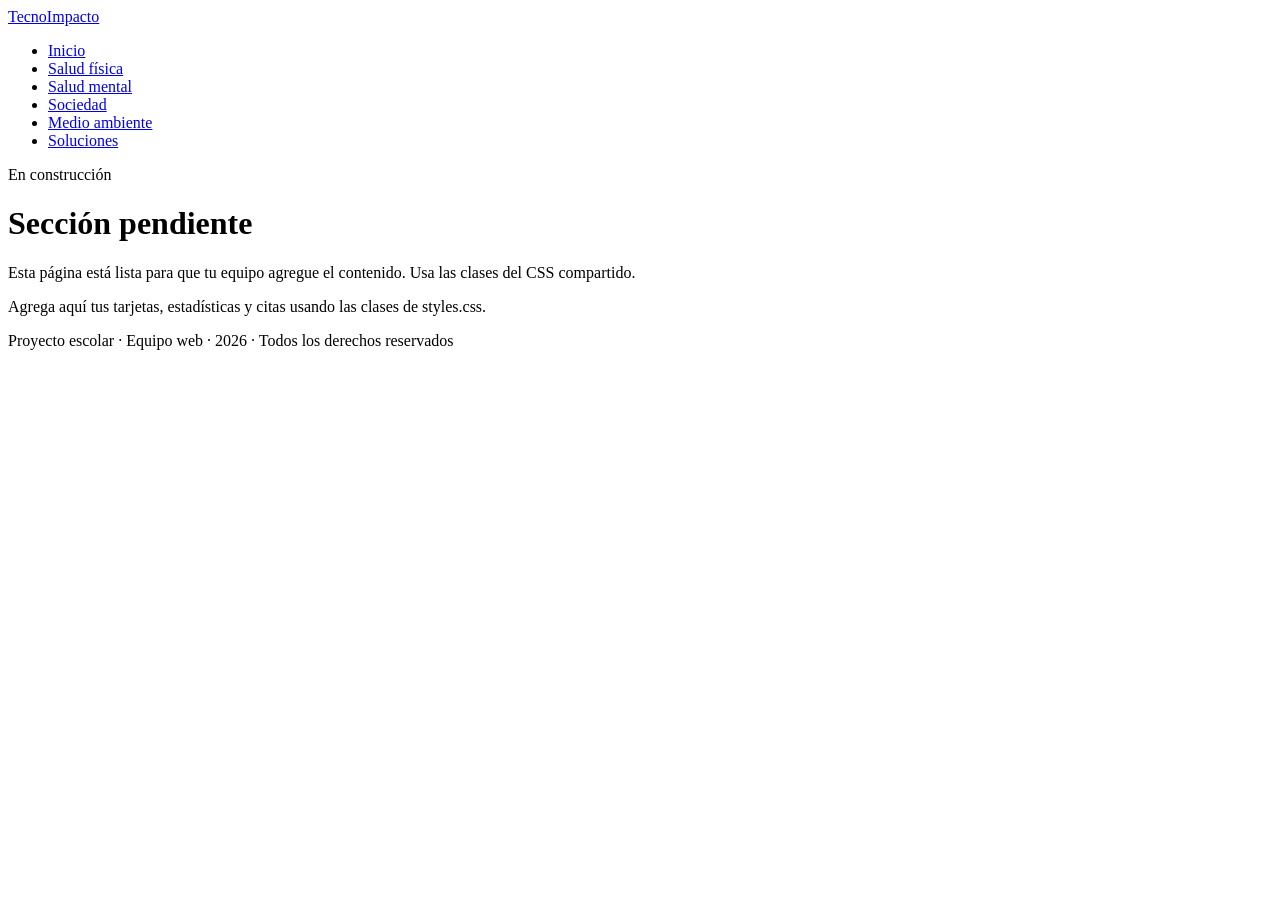
==== ambiente.html @ 18e72b68 "Add files via upload" ====
<!DOCTYPE html>
<html lang="es">
<head>
  <meta charset="UTF-8" />
  <meta name="viewport" content="width=device-width, initial-scale=1.0" />
  <link rel="stylesheet" href="css/styles.css" />
</head>
<body>
  <nav class="nav-principal">
    <div class="nav-interior">
      <a href="index.html" class="nav-logo">TecnoImpacto</a>
      <ul class="nav-enlaces">
        <li><a href="index.html">Inicio</a></li>
        <li><a href="salud-fisica.html">Salud física</a></li>
        <li><a href="salud-mental.html">Salud mental</a></li>
        <li><a href="sociedad.html">Sociedad</a></li>
        <li><a href="ambiente.html">Medio ambiente</a></li>
        <li><a href="soluciones.html">Soluciones</a></li>
      </ul>
    </div>
  </nav>
  <header class="hero">
    <span class="hero-etiqueta">En construcción</span>
    <h1>Sección pendiente</h1>
    <p>Esta página está lista para que tu equipo agregue el contenido. Usa las clases del CSS compartido.</p>
  </header>
  <main class="contenedor">
    <section class="seccion">
      <p class="seccion-descripcion">Agrega aquí tus tarjetas, estadísticas y citas usando las clases de styles.css.</p>
    </section>
  </main>
  <footer class="footer">
    <p>Proyecto escolar · Equipo web · 2026 · Todos los derechos reservados</p>
  </footer>
  <script src="js/main.js"></script>
</body>
</html>
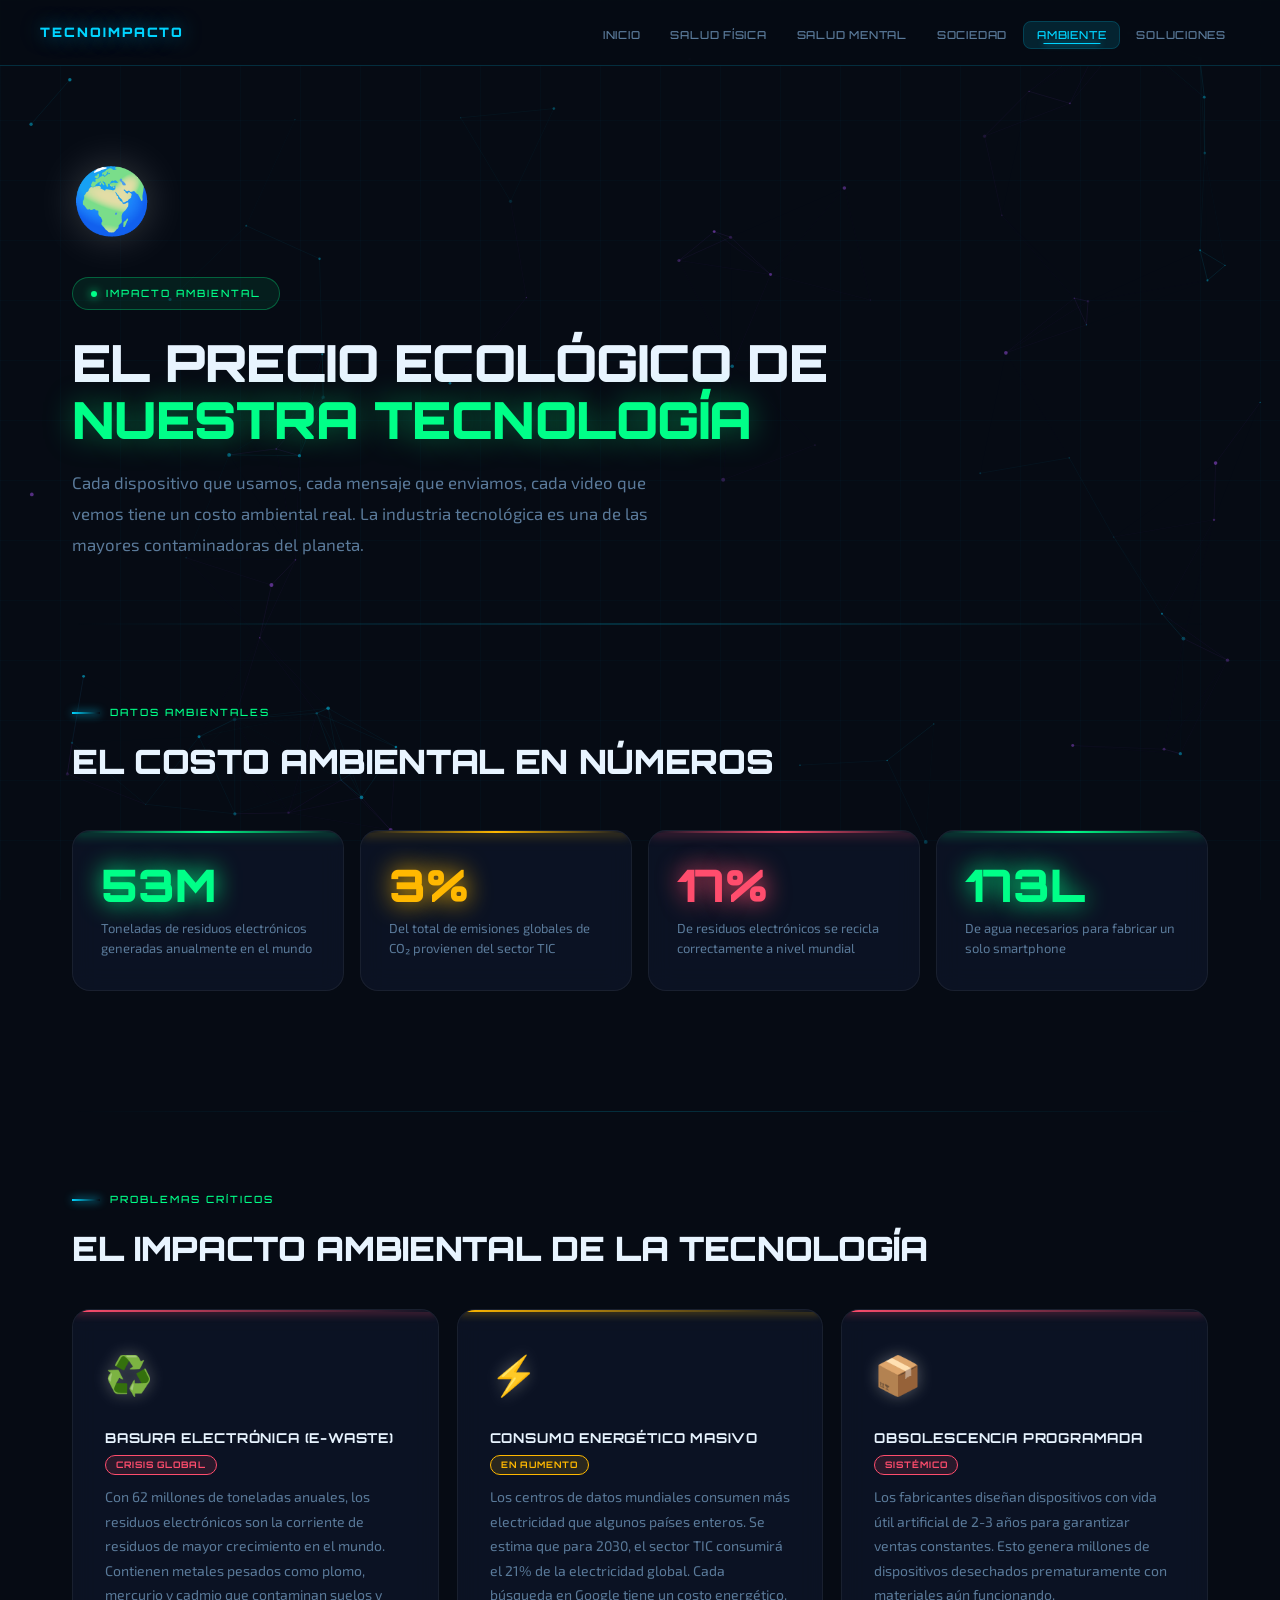
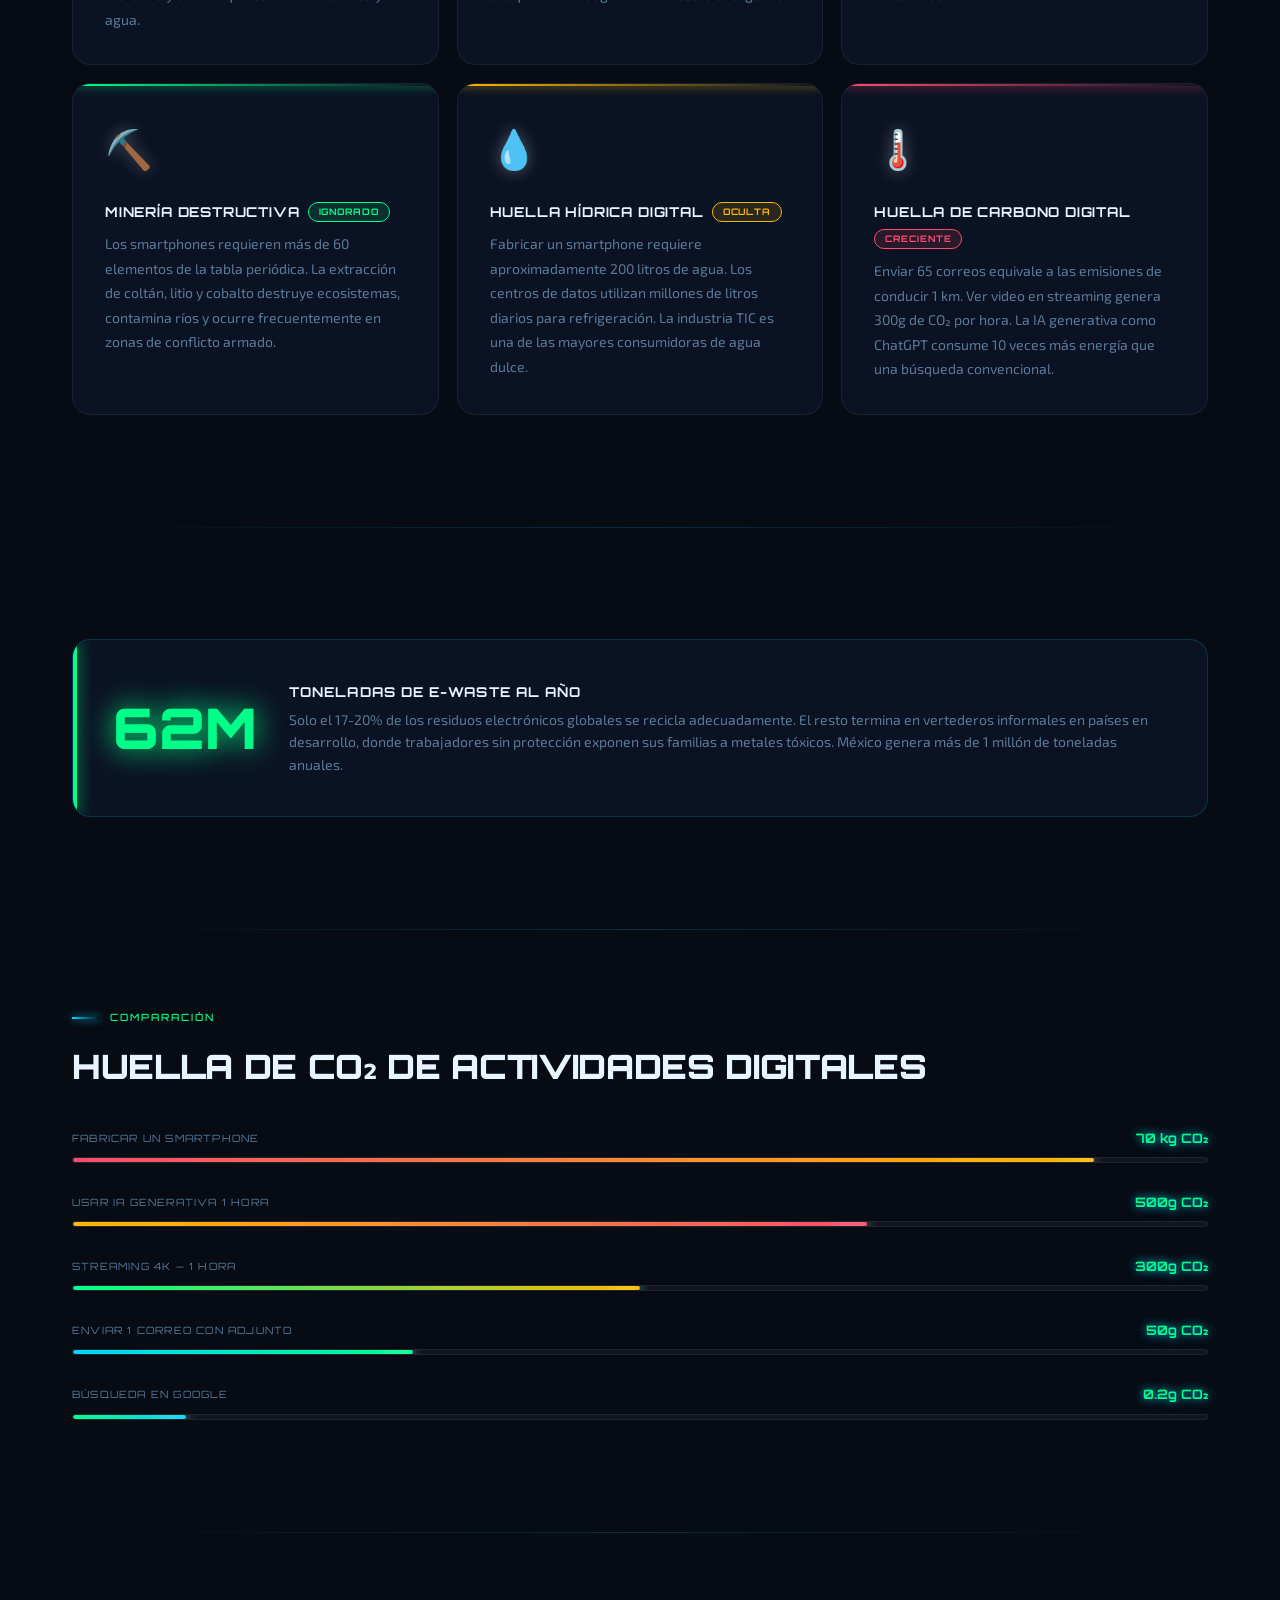
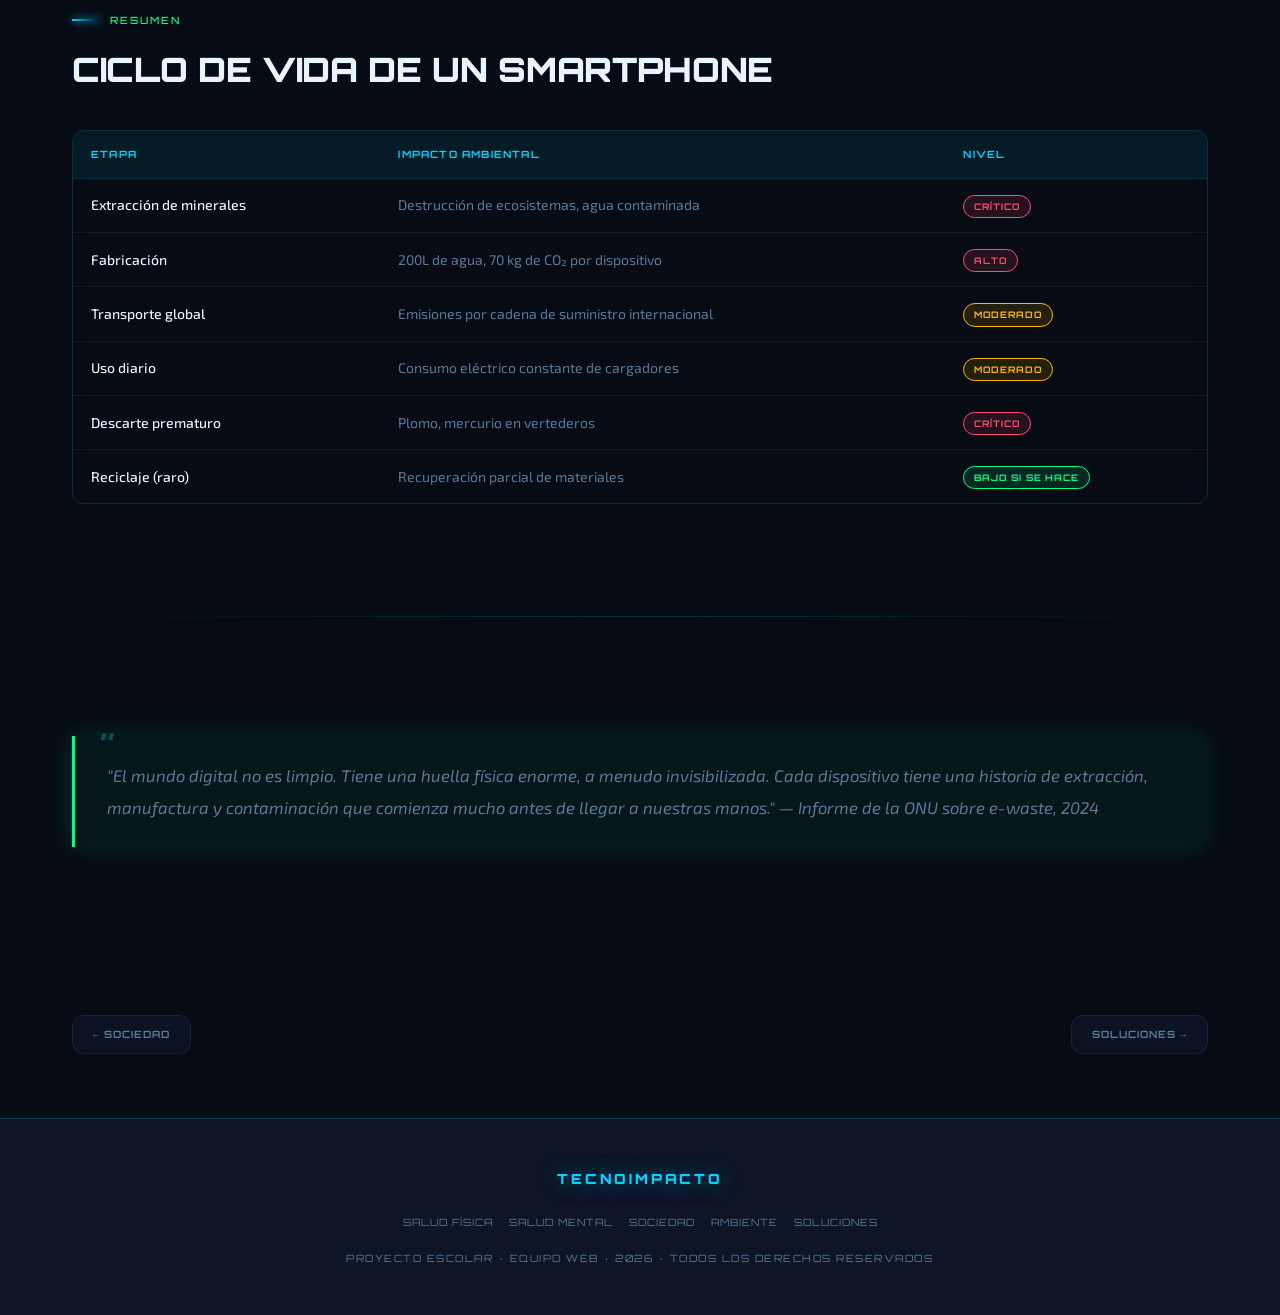
==== commit bc81cf30: "Rediseño futurista completo del sitio TecnoImpacto - Diseño oscuro futurista con paleta neon (cian, " ====
--- a/ambiente.html
+++ b/ambiente.html
@@ -3,9 +3,11 @@
 <head>
   <meta charset="UTF-8" />
   <meta name="viewport" content="width=device-width, initial-scale=1.0" />
-  <link rel="stylesheet" href="css/styles.css" />
+  <title>Medio ambiente · TecnoImpacto</title>
+  <link rel="stylesheet" href="styles.css" />
 </head>
 <body>
+
   <nav class="nav-principal">
     <div class="nav-interior">
       <a href="index.html" class="nav-logo">TecnoImpacto</a>
@@ -14,24 +16,205 @@
         <li><a href="salud-fisica.html">Salud física</a></li>
         <li><a href="salud-mental.html">Salud mental</a></li>
         <li><a href="sociedad.html">Sociedad</a></li>
-        <li><a href="ambiente.html">Medio ambiente</a></li>
+        <li><a href="ambiente.html">Ambiente</a></li>
         <li><a href="soluciones.html">Soluciones</a></li>
       </ul>
+      <button class="nav-menu-btn" aria-label="Abrir menú" aria-expanded="false">
+        <span></span><span></span><span></span>
+      </button>
     </div>
   </nav>
-  <header class="hero">
-    <span class="hero-etiqueta">En construcción</span>
-    <h1>Sección pendiente</h1>
-    <p>Esta página está lista para que tu equipo agregue el contenido. Usa las clases del CSS compartido.</p>
+
+  <header class="pagina-hero">
+    <span class="pagina-icono-grande">🌍</span>
+    <div class="hero-etiqueta" style="--color-cian:var(--color-verde); border-color:rgba(0,255,136,0.3); background:rgba(0,255,136,0.08)">
+      <span class="dot" style="background:var(--color-verde); box-shadow: 0 0 10px var(--color-verde)"></span>
+      Impacto ambiental
+    </div>
+    <h1>El precio ecológico de<br><span style="color:var(--color-verde); text-shadow: 0 0 30px rgba(0,255,136,0.4)">nuestra tecnología</span></h1>
+    <p>
+      Cada dispositivo que usamos, cada mensaje que enviamos, cada video que vemos
+      tiene un costo ambiental real. La industria tecnológica es una de las
+      mayores contaminadoras del planeta.
+    </p>
   </header>
+
   <main class="contenedor">
-    <section class="seccion">
-      <p class="seccion-descripcion">Agrega aquí tus tarjetas, estadísticas y citas usando las clases de styles.css.</p>
-    </section>
+
+    <!-- Estadísticas ambientales -->
+    <section class="seccion">
+      <p class="seccion-etiqueta reveal" style="color:var(--color-verde)">Datos ambientales</p>
+      <p class="seccion-titulo reveal delay-1">El costo ambiental en números</p>
+      <div class="estadisticas">
+        <div class="estadistica-item reveal delay-1" style="--glow-color:var(--color-verde)">
+          <span class="estadistica-numero" style="color:var(--color-verde)" data-objetivo="62M">0M</span>
+          <p class="estadistica-descripcion">Toneladas de residuos electrónicos generadas anualmente en el mundo</p>
+        </div>
+        <div class="estadistica-item reveal delay-2" style="--glow-color:var(--color-ambar)">
+          <span class="estadistica-numero" style="color:var(--color-ambar)" data-objetivo="4%">0%</span>
+          <p class="estadistica-descripcion">Del total de emisiones globales de CO₂ provienen del sector TIC</p>
+        </div>
+        <div class="estadistica-item reveal delay-3" style="--glow-color:var(--color-rojo)">
+          <span class="estadistica-numero" style="color:var(--color-rojo)" data-objetivo="20%">0%</span>
+          <p class="estadistica-descripcion">De residuos electrónicos se recicla correctamente a nivel mundial</p>
+        </div>
+        <div class="estadistica-item reveal delay-4" style="--glow-color:var(--color-verde)">
+          <span class="estadistica-numero" style="color:var(--color-verde)" data-objetivo="200L">0L</span>
+          <p class="estadistica-descripcion">De agua necesarios para fabricar un solo smartphone</p>
+        </div>
+      </div>
+    </section>
+
+    <!-- Principales problemas -->
+    <section class="seccion">
+      <p class="seccion-etiqueta reveal" style="color:var(--color-verde)">Problemas críticos</p>
+      <p class="seccion-titulo reveal delay-1">El impacto ambiental de la tecnología</p>
+      <div class="grid-tarjetas">
+
+        <div class="tarjeta tarjeta-rojo reveal delay-1">
+          <span class="tarjeta-icono">♻️</span>
+          <h3>Basura electrónica (e-waste) <span class="badge badge-rojo">Crisis global</span></h3>
+          <p>Con 62 millones de toneladas anuales, los residuos electrónicos son la corriente de residuos de mayor crecimiento en el mundo. Contienen metales pesados como plomo, mercurio y cadmio que contaminan suelos y agua.</p>
+        </div>
+
+        <div class="tarjeta tarjeta-ambar reveal delay-2">
+          <span class="tarjeta-icono">⚡</span>
+          <h3>Consumo energético masivo <span class="badge badge-ambar">En aumento</span></h3>
+          <p>Los centros de datos mundiales consumen más electricidad que algunos países enteros. Se estima que para 2030, el sector TIC consumirá el 21% de la electricidad global. Cada búsqueda en Google tiene un costo energético.</p>
+        </div>
+
+        <div class="tarjeta tarjeta-rojo reveal delay-3">
+          <span class="tarjeta-icono">📦</span>
+          <h3>Obsolescencia programada <span class="badge badge-rojo">Sistémico</span></h3>
+          <p>Los fabricantes diseñan dispositivos con vida útil artificial de 2-3 años para garantizar ventas constantes. Esto genera millones de dispositivos desechados prematuramente con materiales aún funcionando.</p>
+        </div>
+
+        <div class="tarjeta tarjeta-verde reveal delay-4">
+          <span class="tarjeta-icono">⛏️</span>
+          <h3>Minería destructiva <span class="badge badge-verde">Ignorado</span></h3>
+          <p>Los smartphones requieren más de 60 elementos de la tabla periódica. La extracción de coltán, litio y cobalto destruye ecosistemas, contamina ríos y ocurre frecuentemente en zonas de conflicto armado.</p>
+        </div>
+
+        <div class="tarjeta tarjeta-ambar reveal delay-5">
+          <span class="tarjeta-icono">💧</span>
+          <h3>Huella hídrica digital <span class="badge badge-ambar">Oculta</span></h3>
+          <p>Fabricar un smartphone requiere aproximadamente 200 litros de agua. Los centros de datos utilizan millones de litros diarios para refrigeración. La industria TIC es una de las mayores consumidoras de agua dulce.</p>
+        </div>
+
+        <div class="tarjeta tarjeta-rojo reveal delay-6">
+          <span class="tarjeta-icono">🌡️</span>
+          <h3>Huella de carbono digital <span class="badge badge-rojo">Creciente</span></h3>
+          <p>Enviar 65 correos equivale a las emisiones de conducir 1 km. Ver video en streaming genera 300g de CO₂ por hora. La IA generativa como ChatGPT consume 10 veces más energía que una búsqueda convencional.</p>
+        </div>
+
+      </div>
+    </section>
+
+    <!-- Dato destacado -->
+    <section class="seccion">
+      <div class="dato-destacado reveal" style="--accent-color: var(--color-verde)">
+        <div class="dato-numero-grande" style="color:var(--color-verde)">62M</div>
+        <div class="dato-texto">
+          <h4>Toneladas de e-waste al año</h4>
+          <p>Solo el 17-20% de los residuos electrónicos globales se recicla adecuadamente. El resto termina en vertederos informales en países en desarrollo, donde trabajadores sin protección exponen sus familias a metales tóxicos. México genera más de 1 millón de toneladas anuales.</p>
+        </div>
+      </div>
+    </section>
+
+    <!-- Comparación de huella de carbono -->
+    <section class="seccion">
+      <p class="seccion-etiqueta reveal" style="color:var(--color-verde)">Comparación</p>
+      <p class="seccion-titulo reveal delay-1">Huella de CO₂ de actividades digitales</p>
+      <div class="barra-progreso-contenedor reveal delay-2">
+        <div class="barra-item">
+          <div class="barra-label"><span>Fabricar un smartphone</span><span style="color:var(--color-verde)">70 kg CO₂</span></div>
+          <div class="barra-fondo">
+            <div class="barra-relleno" data-pct="90" style="--bar-color:var(--color-rojo);--bar-color2:var(--color-ambar)"></div>
+          </div>
+        </div>
+        <div class="barra-item">
+          <div class="barra-label"><span>Usar IA generativa 1 hora</span><span style="color:var(--color-verde)">500g CO₂</span></div>
+          <div class="barra-fondo">
+            <div class="barra-relleno" data-pct="70" style="--bar-color:var(--color-ambar);--bar-color2:var(--color-rojo)"></div>
+          </div>
+        </div>
+        <div class="barra-item">
+          <div class="barra-label"><span>Streaming 4K — 1 hora</span><span style="color:var(--color-verde)">300g CO₂</span></div>
+          <div class="barra-fondo">
+            <div class="barra-relleno" data-pct="50" style="--bar-color:var(--color-verde);--bar-color2:var(--color-ambar)"></div>
+          </div>
+        </div>
+        <div class="barra-item">
+          <div class="barra-label"><span>Enviar 1 correo con adjunto</span><span style="color:var(--color-verde)">50g CO₂</span></div>
+          <div class="barra-fondo">
+            <div class="barra-relleno" data-pct="30" style="--bar-color:var(--color-cian);--bar-color2:var(--color-verde)"></div>
+          </div>
+        </div>
+        <div class="barra-item">
+          <div class="barra-label"><span>Búsqueda en Google</span><span style="color:var(--color-verde)">0.2g CO₂</span></div>
+          <div class="barra-fondo">
+            <div class="barra-relleno" data-pct="10" style="--bar-color:var(--color-verde);--bar-color2:var(--color-cian)"></div>
+          </div>
+        </div>
+      </div>
+    </section>
+
+    <!-- Tabla de impacto -->
+    <section class="seccion">
+      <p class="seccion-etiqueta reveal" style="color:var(--color-verde)">Resumen</p>
+      <p class="seccion-titulo reveal delay-1">Ciclo de vida de un smartphone</p>
+      <div class="tabla-contenedor reveal delay-2">
+        <table>
+          <thead>
+            <tr>
+              <th>Etapa</th>
+              <th>Impacto ambiental</th>
+              <th>Nivel</th>
+            </tr>
+          </thead>
+          <tbody>
+            <tr><td>Extracción de minerales</td><td>Destrucción de ecosistemas, agua contaminada</td><td><span class="badge badge-rojo">Crítico</span></td></tr>
+            <tr><td>Fabricación</td><td>200L de agua, 70 kg de CO₂ por dispositivo</td><td><span class="badge badge-rojo">Alto</span></td></tr>
+            <tr><td>Transporte global</td><td>Emisiones por cadena de suministro internacional</td><td><span class="badge badge-ambar">Moderado</span></td></tr>
+            <tr><td>Uso diario</td><td>Consumo eléctrico constante de cargadores</td><td><span class="badge badge-ambar">Moderado</span></td></tr>
+            <tr><td>Descarte prematuro</td><td>Plomo, mercurio en vertederos</td><td><span class="badge badge-rojo">Crítico</span></td></tr>
+            <tr><td>Reciclaje (raro)</td><td>Recuperación parcial de materiales</td><td><span class="badge badge-verde">Bajo si se hace</span></td></tr>
+          </tbody>
+        </table>
+      </div>
+    </section>
+
+    <!-- Cita -->
+    <section class="seccion">
+      <blockquote class="cita reveal" style="border-color:var(--color-verde); box-shadow: -3px 0 25px rgba(0,255,136,0.15); background: rgba(0,255,136,0.05)">
+        "El mundo digital no es limpio. Tiene una huella física enorme,
+        a menudo invisibilizada. Cada dispositivo tiene una historia de
+        extracción, manufactura y contaminación que comienza mucho antes
+        de llegar a nuestras manos." — Informe de la ONU sobre e-waste, 2024
+      </blockquote>
+    </section>
+
+    <div class="nav-paginas reveal">
+      <a href="sociedad.html">← Sociedad</a>
+      <a href="soluciones.html">Soluciones →</a>
+    </div>
+
   </main>
+
   <footer class="footer">
-    <p>Proyecto escolar · Equipo web · 2026 · Todos los derechos reservados</p>
+    <div class="footer-inner">
+      <a href="index.html" class="footer-logo">TecnoImpacto</a>
+      <ul class="footer-nav">
+        <li><a href="salud-fisica.html">Salud física</a></li>
+        <li><a href="salud-mental.html">Salud mental</a></li>
+        <li><a href="sociedad.html">Sociedad</a></li>
+        <li><a href="ambiente.html">Ambiente</a></li>
+        <li><a href="soluciones.html">Soluciones</a></li>
+      </ul>
+      <p>Proyecto escolar · Equipo web · 2026 · Todos los derechos reservados</p>
+    </div>
   </footer>
-  <script src="js/main.js"></script>
+
+  <script src="main.js"></script>
 </body>
 </html>
--- a/styles.css
+++ b/styles.css
@@ -0,0 +1,1123 @@
+/* ============================================
+   PROYECTO: Consecuencias del uso de tecnología
+   Archivo: styles.css — Diseño futurista
+   ============================================ */
+
+@import url('https://fonts.googleapis.com/css2?family=Orbitron:wght@400;500;700;900&family=Exo+2:ital,opsz,wght@0,14..32,300;0,14..32,400;0,14..32,500;0,14..32,700;1,14..32,400&display=swap');
+
+/* ---- Variables globales ---- */
+:root {
+  --bg-primario: #060B14;
+  --bg-secundario: #0D1526;
+  --bg-tarjeta: rgba(13, 21, 38, 0.85);
+  --bg-tarjeta-hover: rgba(13, 21, 38, 0.95);
+
+  --color-cian: #00D4FF;
+  --color-cian-suave: rgba(0, 212, 255, 0.12);
+  --color-cian-medio: rgba(0, 212, 255, 0.25);
+  --color-purpura: #A855F7;
+  --color-purpura-suave: rgba(168, 85, 247, 0.12);
+  --color-verde: #00FF88;
+  --color-verde-suave: rgba(0, 255, 136, 0.12);
+  --color-rojo: #FF4D6D;
+  --color-rojo-suave: rgba(255, 77, 109, 0.12);
+  --color-ambar: #FFB800;
+  --color-ambar-suave: rgba(255, 184, 0, 0.12);
+
+  --texto-primario: #E8F4FF;
+  --texto-secundario: #5A7A9A;
+  --borde: rgba(0, 212, 255, 0.18);
+  --borde-suave: rgba(255, 255, 255, 0.06);
+
+  --fuente-titulo: 'Orbitron', monospace;
+  --fuente-cuerpo: 'Exo 2', sans-serif;
+
+  --radio: 12px;
+  --radio-grande: 18px;
+  --sombra-cian: 0 0 30px rgba(0, 212, 255, 0.25);
+  --sombra-purpura: 0 0 30px rgba(168, 85, 247, 0.25);
+  --sombra-verde: 0 0 30px rgba(0, 255, 136, 0.25);
+  --sombra-rojo: 0 0 30px rgba(255, 77, 109, 0.25);
+}
+
+/* ---- Reset ---- */
+*, *::before, *::after {
+  box-sizing: border-box;
+  margin: 0;
+  padding: 0;
+}
+
+html { scroll-behavior: smooth; }
+
+body {
+  font-family: var(--fuente-cuerpo);
+  background: var(--bg-primario);
+  color: var(--texto-primario);
+  font-size: 16px;
+  line-height: 1.7;
+  overflow-x: hidden;
+}
+
+/* Fondo con cuadrícula */
+body::before {
+  content: '';
+  position: fixed;
+  inset: 0;
+  background-image:
+    linear-gradient(rgba(0, 212, 255, 0.025) 1px, transparent 1px),
+    linear-gradient(90deg, rgba(0, 212, 255, 0.025) 1px, transparent 1px);
+  background-size: 60px 60px;
+  z-index: 0;
+  pointer-events: none;
+}
+
+/* Canvas de partículas */
+#canvas-fondo {
+  position: fixed;
+  inset: 0;
+  z-index: 0;
+  pointer-events: none;
+}
+
+/* Contenido sobre el canvas */
+.nav-principal,
+.hero,
+main,
+.pagina-hero,
+footer {
+  position: relative;
+  z-index: 1;
+}
+
+/* ---- Navegación ---- */
+.nav-principal {
+  position: fixed;
+  top: 0; left: 0; right: 0;
+  z-index: 1000;
+  background: rgba(6, 11, 20, 0.92);
+  backdrop-filter: blur(24px);
+  -webkit-backdrop-filter: blur(24px);
+  border-bottom: 1px solid var(--borde);
+  padding: 0 2rem;
+}
+
+.nav-interior {
+  max-width: 1200px;
+  margin: 0 auto;
+  display: flex;
+  align-items: center;
+  justify-content: space-between;
+  height: 65px;
+}
+
+.nav-logo {
+  font-family: var(--fuente-titulo);
+  font-size: 13px;
+  font-weight: 900;
+  color: var(--color-cian);
+  text-decoration: none;
+  letter-spacing: 0.15em;
+  text-shadow: 0 0 20px rgba(0, 212, 255, 0.6);
+  transition: letter-spacing 0.4s, text-shadow 0.3s;
+  text-transform: uppercase;
+}
+
+.nav-logo:hover {
+  letter-spacing: 0.25em;
+  text-shadow: 0 0 35px rgba(0, 212, 255, 0.9);
+}
+
+.nav-enlaces {
+  display: flex;
+  gap: 2px;
+  list-style: none;
+}
+
+.nav-enlaces a {
+  font-size: 11px;
+  font-weight: 500;
+  font-family: var(--fuente-titulo);
+  color: var(--texto-secundario);
+  text-decoration: none;
+  padding: 6px 13px;
+  border-radius: 8px;
+  border: 1px solid transparent;
+  letter-spacing: 0.07em;
+  text-transform: uppercase;
+  transition: all 0.3s;
+  position: relative;
+}
+
+.nav-enlaces a::after {
+  content: '';
+  position: absolute;
+  bottom: 4px; left: 50%;
+  transform: translateX(-50%);
+  width: 0; height: 1px;
+  background: var(--color-cian);
+  box-shadow: 0 0 6px var(--color-cian);
+  transition: width 0.35s;
+}
+
+.nav-enlaces a:hover,
+.nav-enlaces a.activo {
+  color: var(--color-cian);
+  border-color: var(--borde);
+  background: var(--color-cian-suave);
+}
+
+.nav-enlaces a:hover::after,
+.nav-enlaces a.activo::after {
+  width: 60%;
+}
+
+/* Menú hamburguesa móvil */
+.nav-menu-btn {
+  display: none;
+  flex-direction: column;
+  gap: 5px;
+  background: none;
+  border: none;
+  cursor: pointer;
+  padding: 4px;
+}
+
+.nav-menu-btn span {
+  display: block;
+  width: 22px;
+  height: 2px;
+  background: var(--color-cian);
+  border-radius: 2px;
+  transition: all 0.3s;
+}
+
+/* ---- Contenedor ---- */
+.contenedor {
+  max-width: 1200px;
+  margin: 0 auto;
+  padding: 0 2rem;
+}
+
+/* ---- Hero principal ---- */
+.hero {
+  min-height: 100vh;
+  display: flex;
+  flex-direction: column;
+  justify-content: center;
+  padding: 7rem 2rem 5rem;
+  max-width: 1200px;
+  margin: 0 auto;
+  position: relative;
+}
+
+.hero-etiqueta {
+  display: inline-flex;
+  align-items: center;
+  gap: 9px;
+  font-family: var(--fuente-titulo);
+  font-size: 10px;
+  font-weight: 500;
+  letter-spacing: 0.2em;
+  text-transform: uppercase;
+  background: var(--color-cian-suave);
+  border: 1px solid var(--borde);
+  border-radius: 100px;
+  padding: 7px 18px;
+  margin-bottom: 2.5rem;
+  color: var(--color-cian);
+  width: fit-content;
+  animation: pulse-borde 3s ease-in-out infinite;
+}
+
+.hero-etiqueta .dot {
+  width: 6px; height: 6px;
+  border-radius: 50%;
+  background: var(--color-cian);
+  box-shadow: 0 0 10px var(--color-cian);
+  animation: parpadeo 1.5s ease-in-out infinite;
+  flex-shrink: 0;
+}
+
+.hero h1 {
+  font-family: var(--fuente-titulo);
+  font-size: clamp(1.9rem, 5.5vw, 3.8rem);
+  font-weight: 900;
+  line-height: 1.1;
+  max-width: 820px;
+  margin-bottom: 1.75rem;
+  letter-spacing: -0.01em;
+  text-transform: uppercase;
+}
+
+.hero h1 .texto-cian {
+  color: var(--color-cian);
+  text-shadow: 0 0 40px rgba(0, 212, 255, 0.5);
+  display: inline-block;
+  animation: glitch 9s ease-in-out infinite;
+}
+
+.hero h1 .texto-purpura {
+  color: var(--color-purpura);
+  text-shadow: 0 0 40px rgba(168, 85, 247, 0.4);
+}
+
+.hero p {
+  font-size: 1.1rem;
+  color: var(--texto-secundario);
+  max-width: 560px;
+  margin-bottom: 3rem;
+  line-height: 1.85;
+}
+
+.btn-grupo {
+  display: flex;
+  gap: 14px;
+  flex-wrap: wrap;
+}
+
+.btn {
+  display: inline-flex;
+  align-items: center;
+  gap: 8px;
+  font-family: var(--fuente-titulo);
+  font-size: 11px;
+  font-weight: 700;
+  padding: 14px 28px;
+  border-radius: var(--radio);
+  text-decoration: none;
+  letter-spacing: 0.1em;
+  text-transform: uppercase;
+  transition: all 0.35s;
+  cursor: pointer;
+  border: none;
+  position: relative;
+  overflow: hidden;
+}
+
+.btn::before {
+  content: '';
+  position: absolute;
+  top: 0; left: -100%;
+  width: 100%; height: 100%;
+  background: linear-gradient(90deg, transparent, rgba(255,255,255,0.12), transparent);
+  transition: left 0.6s;
+}
+
+.btn:hover::before { left: 100%; }
+
+.btn-primario {
+  background: linear-gradient(135deg, var(--color-cian) 0%, var(--color-purpura) 100%);
+  color: var(--bg-primario);
+  box-shadow: 0 0 30px rgba(0, 212, 255, 0.35);
+  font-weight: 900;
+}
+
+.btn-primario:hover {
+  transform: translateY(-3px);
+  box-shadow: 0 6px 40px rgba(0, 212, 255, 0.55);
+}
+
+.btn-secundario {
+  background: transparent;
+  color: var(--color-cian);
+  border: 1px solid var(--color-cian);
+  box-shadow: inset 0 0 20px rgba(0, 212, 255, 0.04);
+}
+
+.btn-secundario:hover {
+  background: var(--color-cian-suave);
+  transform: translateY(-3px);
+  box-shadow: var(--sombra-cian);
+}
+
+/* Indicador de scroll */
+.hero-scroll {
+  position: absolute;
+  bottom: 2rem;
+  left: 50%;
+  transform: translateX(-50%);
+  display: flex;
+  flex-direction: column;
+  align-items: center;
+  gap: 8px;
+  color: var(--texto-secundario);
+  font-family: var(--fuente-titulo);
+  font-size: 9px;
+  letter-spacing: 0.2em;
+  text-transform: uppercase;
+  animation: flotar 2.5s ease-in-out infinite;
+}
+
+.hero-scroll::after {
+  content: '';
+  width: 1px;
+  height: 45px;
+  background: linear-gradient(to bottom, var(--color-cian), transparent);
+  box-shadow: 0 0 6px var(--color-cian);
+}
+
+/* ---- Estadísticas ---- */
+.estadisticas {
+  display: grid;
+  grid-template-columns: repeat(auto-fit, minmax(200px, 1fr));
+  gap: 16px;
+  margin: 2.5rem 0;
+}
+
+.estadistica-item {
+  background: var(--bg-tarjeta);
+  border: 1px solid var(--borde-suave);
+  border-radius: var(--radio-grande);
+  padding: 2rem 1.75rem;
+  backdrop-filter: blur(12px);
+  transition: all 0.35s;
+  position: relative;
+  overflow: hidden;
+  --glow-color: var(--color-cian);
+}
+
+.estadistica-item::before {
+  content: '';
+  position: absolute;
+  top: 0; left: 0; right: 0;
+  height: 2px;
+  background: linear-gradient(90deg, transparent, var(--glow-color), transparent);
+  box-shadow: 0 0 12px var(--glow-color);
+}
+
+.estadistica-item::after {
+  content: '';
+  position: absolute;
+  top: -50%; left: -50%;
+  width: 200%; height: 200%;
+  background: radial-gradient(circle at center, rgba(0, 212, 255, 0.04) 0%, transparent 60%);
+  opacity: 0;
+  transition: opacity 0.5s;
+}
+
+.estadistica-item:hover {
+  transform: translateY(-6px);
+  border-color: var(--glow-color);
+  box-shadow: 0 12px 40px rgba(0, 0, 0, 0.4), 0 0 20px rgba(0, 212, 255, 0.1);
+}
+
+.estadistica-item:hover::after { opacity: 1; }
+
+.estadistica-numero {
+  font-family: var(--fuente-titulo);
+  font-size: 2.8rem;
+  font-weight: 900;
+  line-height: 1;
+  margin-bottom: 10px;
+  text-shadow: 0 0 25px currentColor;
+  display: block;
+}
+
+.estadistica-descripcion {
+  font-size: 13px;
+  color: var(--texto-secundario);
+  line-height: 1.55;
+}
+
+/* ---- Secciones de contenido ---- */
+.seccion {
+  padding: 5rem 0;
+  position: relative;
+}
+
+.seccion::before {
+  content: '';
+  position: absolute;
+  top: 0; left: 0; right: 0;
+  height: 1px;
+  background: linear-gradient(90deg, transparent, var(--borde), transparent);
+}
+
+.seccion-etiqueta {
+  font-family: var(--fuente-titulo);
+  font-size: 10px;
+  font-weight: 500;
+  text-transform: uppercase;
+  letter-spacing: 0.2em;
+  color: var(--color-cian);
+  margin-bottom: 0.75rem;
+  display: flex;
+  align-items: center;
+  gap: 10px;
+}
+
+.seccion-etiqueta::before {
+  content: '';
+  width: 28px; height: 2px;
+  background: linear-gradient(to right, var(--color-cian), transparent);
+  box-shadow: 0 0 8px var(--color-cian);
+  flex-shrink: 0;
+}
+
+.seccion-titulo {
+  font-family: var(--fuente-titulo);
+  font-size: clamp(1.4rem, 3vw, 2.1rem);
+  font-weight: 900;
+  margin-bottom: 1rem;
+  letter-spacing: -0.01em;
+  text-transform: uppercase;
+}
+
+.seccion-descripcion {
+  font-size: 15px;
+  color: var(--texto-secundario);
+  max-width: 600px;
+  margin-bottom: 2.5rem;
+  line-height: 1.85;
+}
+
+/* ---- Grid de tarjetas ---- */
+.grid-tarjetas {
+  display: grid;
+  grid-template-columns: repeat(auto-fit, minmax(280px, 1fr));
+  gap: 18px;
+  margin: 2rem 0;
+}
+
+/* ---- Tarjetas ---- */
+.tarjeta {
+  background: var(--bg-tarjeta);
+  border: 1px solid var(--borde-suave);
+  border-radius: var(--radio-grande);
+  padding: 2rem;
+  backdrop-filter: blur(12px);
+  transition: all 0.4s cubic-bezier(0.25, 0.8, 0.25, 1);
+  position: relative;
+  overflow: hidden;
+  --accent-color: var(--color-cian);
+}
+
+.tarjeta::before {
+  content: '';
+  position: absolute;
+  top: 0; left: 0; right: 0;
+  height: 2px;
+  background: linear-gradient(90deg, var(--accent-color), transparent);
+  box-shadow: 0 0 10px var(--accent-color);
+}
+
+.tarjeta::after {
+  content: '';
+  position: absolute;
+  inset: 0;
+  background: radial-gradient(
+    ellipse at var(--mx, 50%) var(--my, 0%),
+    rgba(0, 212, 255, 0.07) 0%,
+    transparent 65%
+  );
+  opacity: 0;
+  transition: opacity 0.4s;
+}
+
+.tarjeta:hover::after { opacity: 1; }
+
+.tarjeta:hover {
+  transform: translateY(-7px);
+  border-color: var(--accent-color);
+  box-shadow: 0 20px 60px rgba(0, 0, 0, 0.5), 0 0 30px rgba(0, 212, 255, 0.08);
+}
+
+.tarjeta-icono {
+  font-size: 2.4rem;
+  margin-bottom: 1.25rem;
+  display: block;
+  filter: drop-shadow(0 0 8px rgba(255,255,255,0.3));
+}
+
+.tarjeta h3 {
+  font-family: var(--fuente-titulo);
+  font-size: 0.85rem;
+  font-weight: 700;
+  margin-bottom: 10px;
+  text-transform: uppercase;
+  letter-spacing: 0.06em;
+  display: flex;
+  align-items: center;
+  gap: 8px;
+  flex-wrap: wrap;
+  line-height: 1.4;
+}
+
+.tarjeta p {
+  font-size: 14px;
+  color: var(--texto-secundario);
+  line-height: 1.75;
+  position: relative;
+  z-index: 1;
+}
+
+.tarjeta-rojo  { --accent-color: var(--color-rojo); }
+.tarjeta-ambar { --accent-color: var(--color-ambar); }
+.tarjeta-verde { --accent-color: var(--color-verde); }
+.tarjeta-azul  { --accent-color: var(--color-cian); }
+.tarjeta-purpura { --accent-color: var(--color-purpura); }
+
+/* ---- Badges ---- */
+.badge {
+  display: inline-block;
+  font-family: var(--fuente-titulo);
+  font-size: 9px;
+  font-weight: 700;
+  padding: 3px 10px;
+  border-radius: 100px;
+  letter-spacing: 0.1em;
+  text-transform: uppercase;
+  border: 1px solid currentColor;
+  white-space: nowrap;
+}
+
+.badge-rojo    { color: var(--color-rojo);    background: var(--color-rojo-suave); }
+.badge-ambar   { color: var(--color-ambar);   background: var(--color-ambar-suave); }
+.badge-verde   { color: var(--color-verde);   background: var(--color-verde-suave); }
+.badge-azul    { color: var(--color-cian);    background: var(--color-cian-suave); }
+.badge-purpura { color: var(--color-purpura); background: var(--color-purpura-suave); }
+
+/* ---- Cita destacada ---- */
+.cita {
+  border-left: 3px solid var(--color-cian);
+  padding: 1.5rem 2rem;
+  margin: 2.5rem 0;
+  font-size: 1.05rem;
+  font-style: italic;
+  color: var(--texto-secundario);
+  line-height: 1.85;
+  background: var(--color-cian-suave);
+  border-radius: 0 var(--radio) var(--radio) 0;
+  box-shadow: -3px 0 25px rgba(0, 212, 255, 0.18), inset 0 0 30px rgba(0, 212, 255, 0.03);
+  position: relative;
+}
+
+.cita::before {
+  content: '"';
+  position: absolute;
+  top: -10px; left: 16px;
+  font-family: var(--fuente-titulo);
+  font-size: 3rem;
+  color: var(--color-cian);
+  opacity: 0.3;
+  line-height: 1;
+}
+
+/* ---- Tabla ---- */
+.tabla-contenedor {
+  overflow-x: auto;
+  margin: 2rem 0;
+  border-radius: var(--radio);
+  border: 1px solid var(--borde);
+  backdrop-filter: blur(8px);
+}
+
+table { width: 100%; border-collapse: collapse; font-size: 14px; }
+
+thead th {
+  background: rgba(0, 212, 255, 0.08);
+  color: var(--color-cian);
+  font-family: var(--fuente-titulo);
+  font-weight: 700;
+  padding: 15px 18px;
+  text-align: left;
+  font-size: 10px;
+  letter-spacing: 0.12em;
+  text-transform: uppercase;
+  border-bottom: 1px solid var(--borde);
+}
+
+tbody tr {
+  border-bottom: 1px solid var(--borde-suave);
+  transition: background 0.25s;
+}
+
+tbody tr:hover { background: rgba(0, 212, 255, 0.04); }
+tbody tr:last-child { border-bottom: none; }
+
+tbody td {
+  padding: 14px 18px;
+  color: var(--texto-secundario);
+  font-size: 14px;
+}
+
+tbody td:first-child { color: var(--texto-primario); font-weight: 500; }
+
+/* ---- Hero de páginas interiores ---- */
+.pagina-hero {
+  padding: 9rem 2rem 4rem;
+  max-width: 1200px;
+  margin: 0 auto;
+  position: relative;
+}
+
+.pagina-hero::after {
+  content: '';
+  position: absolute;
+  bottom: 0; left: 2rem; right: 2rem;
+  height: 1px;
+  background: linear-gradient(90deg, transparent, var(--borde), transparent);
+}
+
+.pagina-icono-grande {
+  font-size: 4rem;
+  display: block;
+  margin-bottom: 1.5rem;
+  filter: drop-shadow(0 0 20px rgba(255,255,255,0.2));
+  animation: flotar-lento 4s ease-in-out infinite;
+}
+
+.pagina-hero .hero-etiqueta { margin-bottom: 1.5rem; }
+
+.pagina-hero h1 {
+  font-family: var(--fuente-titulo);
+  font-size: clamp(1.8rem, 4.5vw, 3.2rem);
+  font-weight: 900;
+  text-transform: uppercase;
+  letter-spacing: -0.01em;
+  margin-bottom: 1.25rem;
+  line-height: 1.1;
+}
+
+.pagina-hero p {
+  font-size: 1.05rem;
+  color: var(--texto-secundario);
+  max-width: 620px;
+  line-height: 1.85;
+}
+
+/* ---- Barras de progreso ---- */
+.barra-progreso-contenedor { margin: 2rem 0; }
+
+.barra-item { margin-bottom: 1.75rem; }
+
+.barra-label {
+  display: flex;
+  justify-content: space-between;
+  align-items: center;
+  margin-bottom: 8px;
+}
+
+.barra-label span:first-child {
+  font-family: var(--fuente-titulo);
+  font-size: 10px;
+  letter-spacing: 0.12em;
+  text-transform: uppercase;
+  color: var(--texto-secundario);
+}
+
+.barra-label span:last-child {
+  font-family: var(--fuente-titulo);
+  font-size: 13px;
+  font-weight: 700;
+  color: var(--color-cian);
+  text-shadow: 0 0 10px var(--color-cian);
+}
+
+.barra-fondo {
+  height: 6px;
+  background: rgba(255, 255, 255, 0.05);
+  border-radius: 100px;
+  overflow: hidden;
+  border: 1px solid var(--borde-suave);
+}
+
+.barra-relleno {
+  height: 100%;
+  border-radius: 100px;
+  width: 0;
+  transition: width 1.8s cubic-bezier(0.25, 0.46, 0.45, 0.94);
+  position: relative;
+  background: linear-gradient(90deg, var(--bar-color, var(--color-cian)), var(--bar-color2, var(--color-purpura)));
+  box-shadow: 0 0 12px var(--bar-color, var(--color-cian));
+}
+
+.barra-relleno::after {
+  content: '';
+  position: absolute;
+  right: 0; top: 0; bottom: 0;
+  width: 30px;
+  background: rgba(255,255,255,0.4);
+  filter: blur(6px);
+  border-radius: 100px;
+}
+
+/* ---- Lista de consecuencias ---- */
+.lista-consecuencias {
+  list-style: none;
+  display: flex;
+  flex-direction: column;
+  gap: 10px;
+  margin: 2rem 0;
+}
+
+.lista-consecuencias li {
+  display: flex;
+  align-items: flex-start;
+  gap: 14px;
+  padding: 1.25rem 1.5rem;
+  background: var(--bg-tarjeta);
+  border: 1px solid var(--borde-suave);
+  border-radius: var(--radio);
+  backdrop-filter: blur(8px);
+  transition: all 0.3s;
+  font-size: 14px;
+  color: var(--texto-secundario);
+  line-height: 1.65;
+}
+
+.lista-consecuencias li:hover {
+  border-color: var(--color-cian);
+  transform: translateX(8px);
+  color: var(--texto-primario);
+}
+
+.lista-consecuencias li::before {
+  content: '▸';
+  color: var(--color-cian);
+  font-size: 14px;
+  flex-shrink: 0;
+  margin-top: 1px;
+  text-shadow: 0 0 8px var(--color-cian);
+}
+
+/* ---- Tarjeta de dato destacado ---- */
+.dato-destacado {
+  background: var(--bg-tarjeta);
+  border: 1px solid var(--borde);
+  border-radius: var(--radio-grande);
+  padding: 2.5rem;
+  margin: 2rem 0;
+  display: flex;
+  align-items: center;
+  gap: 2rem;
+  backdrop-filter: blur(12px);
+  position: relative;
+  overflow: hidden;
+}
+
+.dato-destacado::before {
+  content: '';
+  position: absolute;
+  left: 0; top: 0; bottom: 0;
+  width: 4px;
+  background: var(--accent-color, var(--color-cian));
+  box-shadow: 0 0 15px var(--accent-color, var(--color-cian));
+}
+
+.dato-numero-grande {
+  font-family: var(--fuente-titulo);
+  font-size: 3.5rem;
+  font-weight: 900;
+  color: var(--accent-color, var(--color-cian));
+  text-shadow: 0 0 30px var(--accent-color, var(--color-cian));
+  line-height: 1;
+  flex-shrink: 0;
+}
+
+.dato-texto h4 {
+  font-family: var(--fuente-titulo);
+  font-size: 0.85rem;
+  text-transform: uppercase;
+  letter-spacing: 0.08em;
+  margin-bottom: 6px;
+}
+
+.dato-texto p {
+  font-size: 14px;
+  color: var(--texto-secundario);
+  line-height: 1.6;
+}
+
+/* ---- Grid 2 columnas ---- */
+.grid-dos-columnas {
+  display: grid;
+  grid-template-columns: 1fr 1fr;
+  gap: 20px;
+  margin: 2rem 0;
+}
+
+/* ---- Footer ---- */
+.footer {
+  background: var(--bg-secundario);
+  border-top: 1px solid var(--borde);
+  padding: 3rem 2rem;
+  text-align: center;
+  margin-top: 4rem;
+  position: relative;
+  z-index: 1;
+}
+
+.footer-inner {
+  max-width: 1200px;
+  margin: 0 auto;
+  display: flex;
+  flex-direction: column;
+  align-items: center;
+  gap: 1rem;
+}
+
+.footer-logo {
+  font-family: var(--fuente-titulo);
+  font-size: 14px;
+  font-weight: 900;
+  color: var(--color-cian);
+  letter-spacing: 0.2em;
+  text-shadow: 0 0 20px rgba(0, 212, 255, 0.5);
+  text-transform: uppercase;
+  text-decoration: none;
+}
+
+.footer p {
+  font-family: var(--fuente-titulo);
+  font-size: 10px;
+  color: var(--texto-secundario);
+  letter-spacing: 0.15em;
+  text-transform: uppercase;
+}
+
+.footer-nav {
+  display: flex;
+  gap: 16px;
+  list-style: none;
+  flex-wrap: wrap;
+  justify-content: center;
+}
+
+.footer-nav a {
+  font-family: var(--fuente-titulo);
+  font-size: 10px;
+  color: var(--texto-secundario);
+  text-decoration: none;
+  letter-spacing: 0.1em;
+  text-transform: uppercase;
+  transition: color 0.3s;
+}
+
+.footer-nav a:hover { color: var(--color-cian); }
+
+/* ---- Animaciones ---- */
+@keyframes glitch {
+  0%, 88%, 100% {
+    text-shadow: 0 0 40px rgba(0, 212, 255, 0.5);
+    transform: none;
+    clip-path: none;
+  }
+  89% {
+    text-shadow: -4px 0 var(--color-rojo), 4px 0 var(--color-cian);
+    transform: skewX(-3deg);
+  }
+  91% {
+    text-shadow: 4px 0 var(--color-rojo), -4px 0 var(--color-purpura);
+    transform: skewX(2deg);
+  }
+  93% {
+    text-shadow: 0 0 40px rgba(0, 212, 255, 0.5);
+    transform: none;
+  }
+  95% {
+    text-shadow: -2px 0 var(--color-purpura), 2px 0 var(--color-verde);
+    transform: skewX(-1deg);
+  }
+  97% {
+    text-shadow: 0 0 40px rgba(0, 212, 255, 0.5);
+    transform: none;
+  }
+}
+
+@keyframes parpadeo {
+  0%, 100% { opacity: 1; box-shadow: 0 0 10px var(--color-cian); }
+  50%       { opacity: 0.2; box-shadow: 0 0 3px var(--color-cian); }
+}
+
+@keyframes pulse-borde {
+  0%, 100% { box-shadow: 0 0 0 0 rgba(0, 212, 255, 0); }
+  50%       { box-shadow: 0 0 0 5px rgba(0, 212, 255, 0.08); }
+}
+
+@keyframes flotar {
+  0%, 100% { transform: translateX(-50%) translateY(0); }
+  50%       { transform: translateX(-50%) translateY(-10px); }
+}
+
+@keyframes flotar-lento {
+  0%, 100% { transform: translateY(0) rotate(0deg); filter: drop-shadow(0 0 20px rgba(255,255,255,0.2)); }
+  50%       { transform: translateY(-8px) rotate(2deg); filter: drop-shadow(0 0 30px rgba(255,255,255,0.35)); }
+}
+
+@keyframes fade-arriba {
+  from { opacity: 0; transform: translateY(35px); }
+  to   { opacity: 1; transform: translateY(0); }
+}
+
+@keyframes rotar {
+  from { transform: rotate(0deg); }
+  to   { transform: rotate(360deg); }
+}
+
+@keyframes escanear {
+  0%   { top: -5%; opacity: 0.7; }
+  100% { top: 105%; opacity: 0; }
+}
+
+/* ---- Animaciones al hacer scroll ---- */
+.reveal {
+  opacity: 0;
+  transform: translateY(40px);
+  transition: opacity 0.75s ease, transform 0.75s ease;
+}
+
+.reveal.visible {
+  opacity: 1;
+  transform: translateY(0);
+}
+
+.reveal-izq {
+  opacity: 0;
+  transform: translateX(-30px);
+  transition: opacity 0.75s ease, transform 0.75s ease;
+}
+
+.reveal-izq.visible {
+  opacity: 1;
+  transform: translateX(0);
+}
+
+/* Retardos escalonados */
+.delay-1 { transition-delay: 0.1s; }
+.delay-2 { transition-delay: 0.2s; }
+.delay-3 { transition-delay: 0.3s; }
+.delay-4 { transition-delay: 0.4s; }
+.delay-5 { transition-delay: 0.5s; }
+.delay-6 { transition-delay: 0.6s; }
+
+/* ---- Línea de tiempo ---- */
+.linea-tiempo {
+  position: relative;
+  padding-left: 2.5rem;
+  margin: 2rem 0;
+}
+
+.linea-tiempo::before {
+  content: '';
+  position: absolute;
+  left: 10px; top: 0; bottom: 0;
+  width: 2px;
+  background: linear-gradient(to bottom, var(--color-cian), var(--color-purpura), transparent);
+  box-shadow: 0 0 10px rgba(0, 212, 255, 0.3);
+}
+
+.tiempo-item {
+  position: relative;
+  margin-bottom: 2rem;
+  padding: 1.5rem;
+  background: var(--bg-tarjeta);
+  border: 1px solid var(--borde-suave);
+  border-radius: var(--radio);
+  backdrop-filter: blur(8px);
+  transition: all 0.3s;
+}
+
+.tiempo-item::before {
+  content: '';
+  position: absolute;
+  left: -2.1rem;
+  top: 50%;
+  transform: translateY(-50%);
+  width: 12px; height: 12px;
+  border-radius: 50%;
+  background: var(--color-cian);
+  border: 2px solid var(--bg-primario);
+  box-shadow: 0 0 12px var(--color-cian);
+}
+
+.tiempo-item:hover {
+  border-color: var(--color-cian);
+  transform: translateX(6px);
+}
+
+.tiempo-item h4 {
+  font-family: var(--fuente-titulo);
+  font-size: 11px;
+  text-transform: uppercase;
+  letter-spacing: 0.1em;
+  color: var(--color-cian);
+  margin-bottom: 6px;
+}
+
+.tiempo-item p {
+  font-size: 14px;
+  color: var(--texto-secundario);
+  line-height: 1.65;
+}
+
+/* ---- Sección de navegación entre páginas ---- */
+.nav-paginas {
+  display: flex;
+  justify-content: space-between;
+  gap: 16px;
+  margin: 3rem 0 1rem;
+  flex-wrap: wrap;
+}
+
+.nav-paginas a {
+  display: inline-flex;
+  align-items: center;
+  gap: 8px;
+  font-family: var(--fuente-titulo);
+  font-size: 10px;
+  font-weight: 700;
+  letter-spacing: 0.1em;
+  text-transform: uppercase;
+  color: var(--texto-secundario);
+  text-decoration: none;
+  padding: 10px 20px;
+  border: 1px solid var(--borde-suave);
+  border-radius: var(--radio);
+  background: var(--bg-tarjeta);
+  transition: all 0.3s;
+}
+
+.nav-paginas a:hover {
+  color: var(--color-cian);
+  border-color: var(--borde);
+  background: var(--color-cian-suave);
+  transform: translateY(-2px);
+}
+
+/* ---- Responsive ---- */
+@media (max-width: 900px) {
+  .grid-dos-columnas { grid-template-columns: 1fr; }
+}
+
+@media (max-width: 768px) {
+  .nav-enlaces { display: none; }
+  .nav-enlaces.abierto {
+    display: flex;
+    flex-direction: column;
+    position: fixed;
+    top: 65px; left: 0; right: 0;
+    background: rgba(6, 11, 20, 0.97);
+    backdrop-filter: blur(24px);
+    padding: 1.5rem;
+    gap: 6px;
+    border-bottom: 1px solid var(--borde);
+  }
+  .nav-menu-btn { display: flex; }
+  .hero { padding: 5.5rem 1.25rem 3rem; }
+  .hero h1 { font-size: clamp(1.6rem, 8vw, 2.5rem); }
+  .contenedor { padding: 0 1.25rem; }
+  .seccion { padding: 3.5rem 0; }
+  .pagina-hero { padding: 6.5rem 1.25rem 2.5rem; }
+  .btn-grupo { flex-direction: column; }
+  .btn { justify-content: center; }
+  .estadisticas { grid-template-columns: 1fr 1fr; }
+  .dato-destacado { flex-direction: column; gap: 1rem; }
+  .nav-paginas { flex-direction: column; }
+  .nav-paginas a { text-align: center; justify-content: center; }
+}
+
+@media (max-width: 480px) {
+  .estadisticas { grid-template-columns: 1fr; }
+  .grid-tarjetas { grid-template-columns: 1fr; }
+}
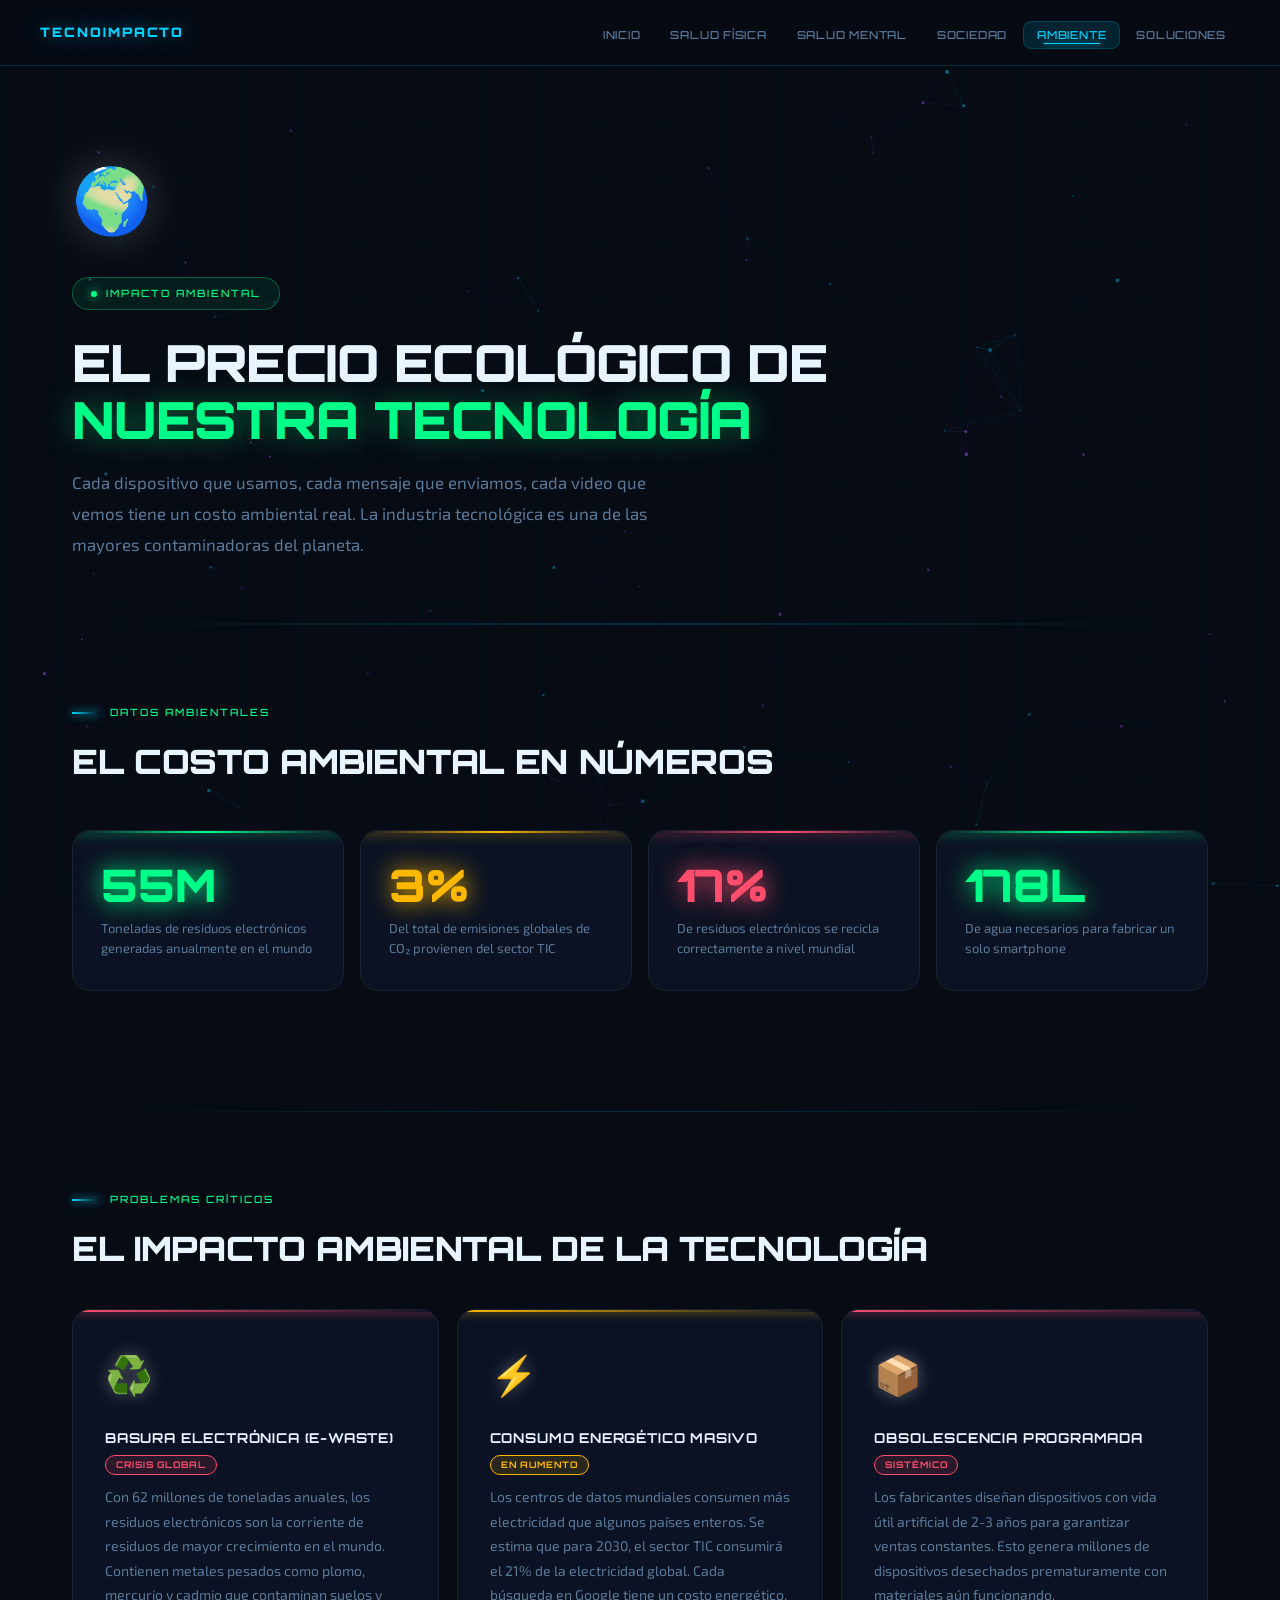
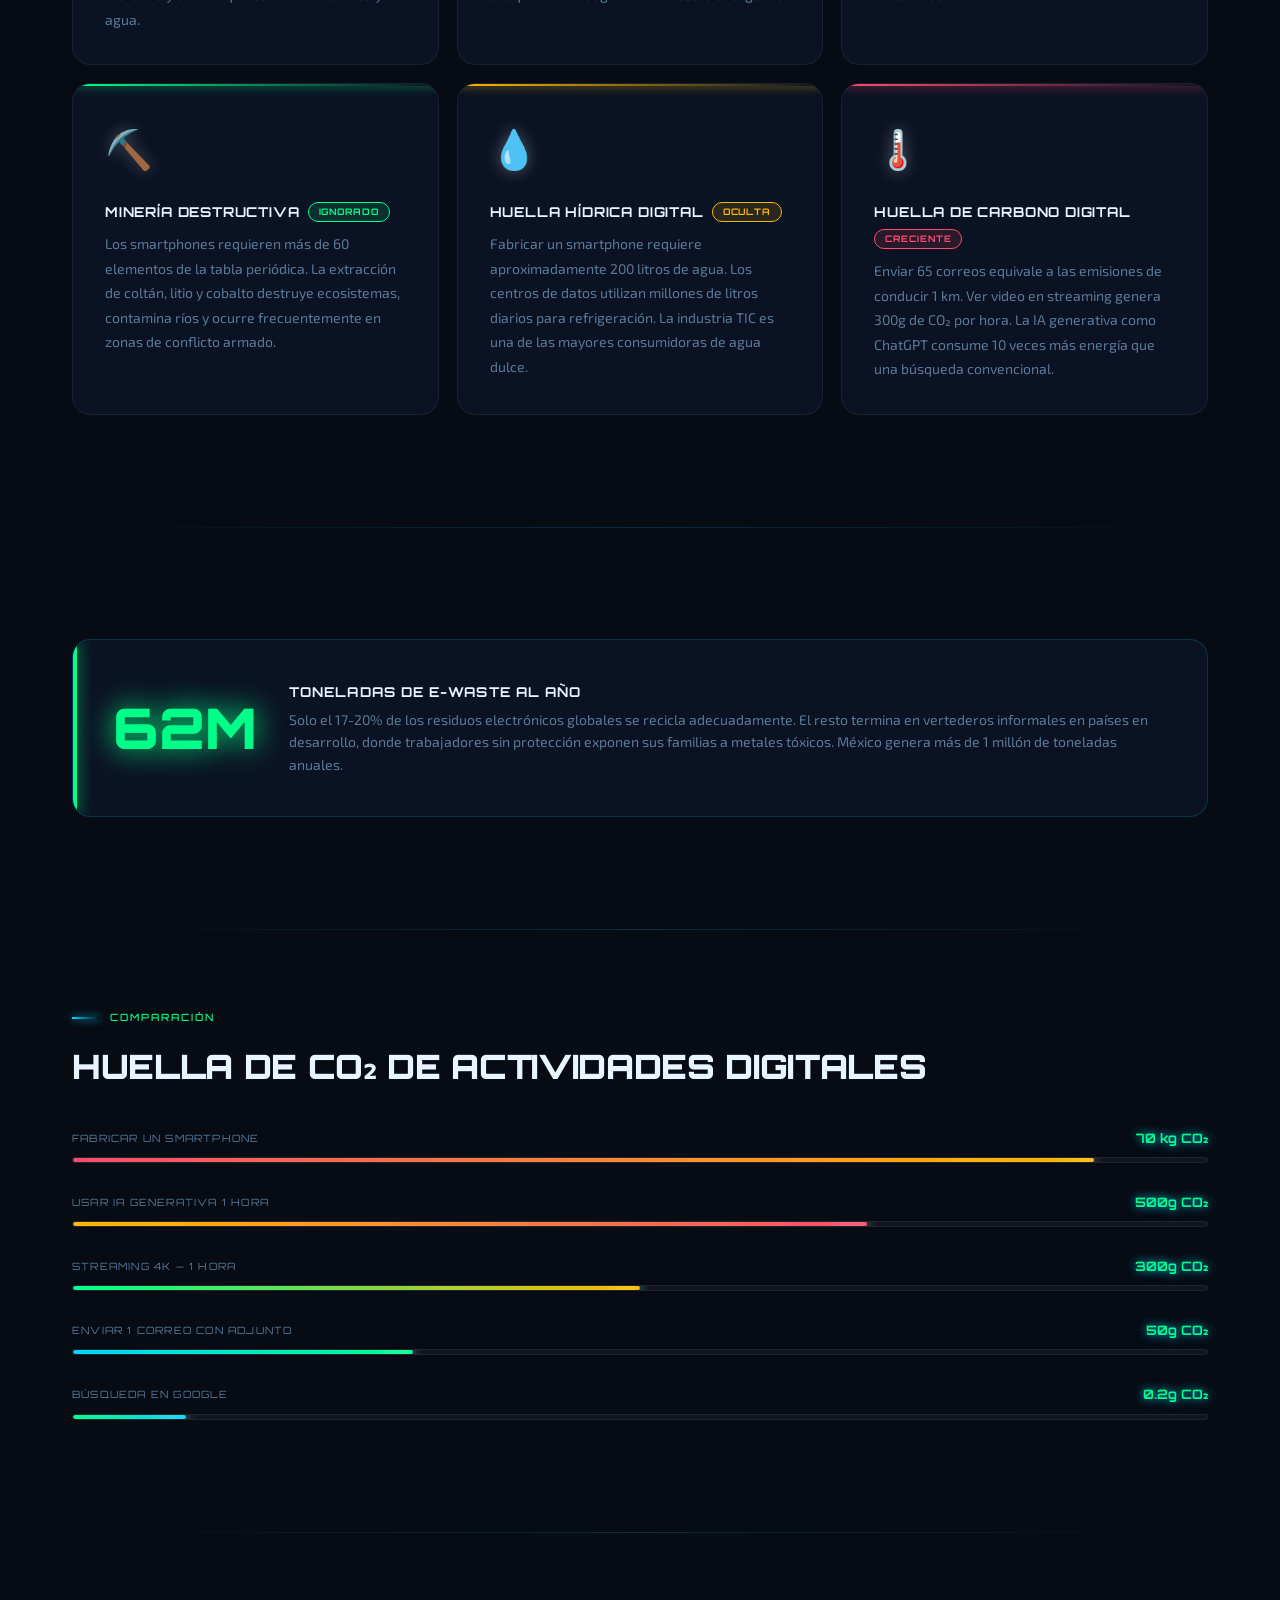
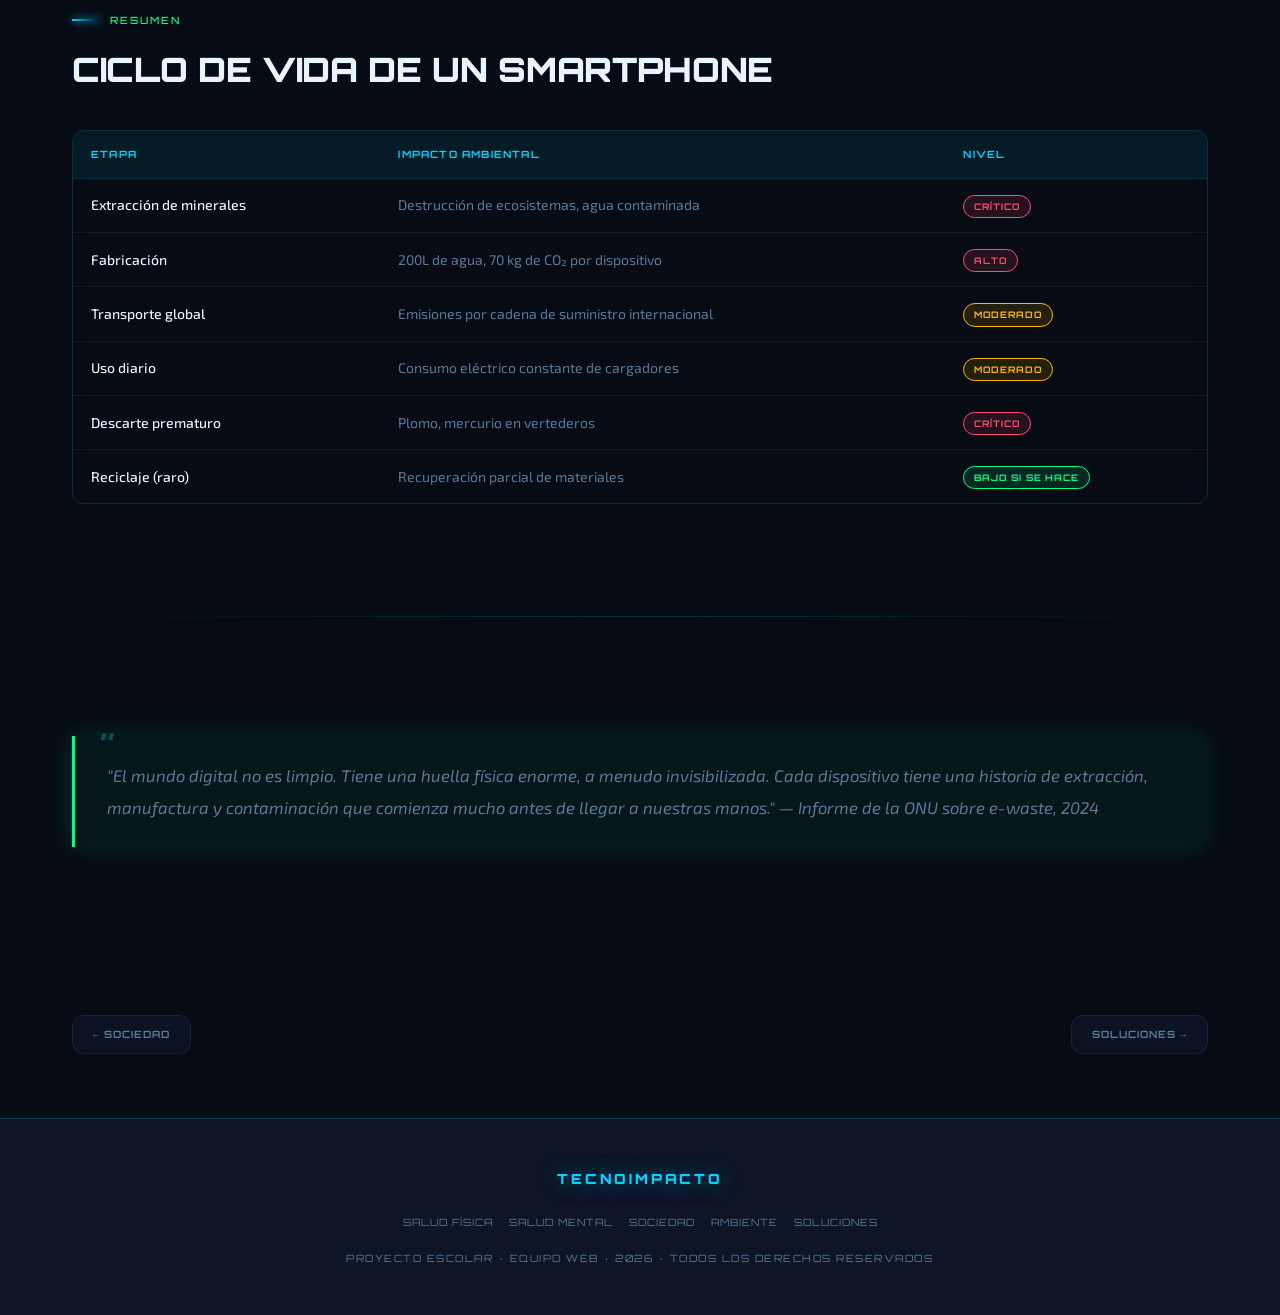
==== commit 6b17d664: "Corregir rutas de CSS y JS a subdirectorios css/ y js/ - Crear carpeta css/ con styles.css - Crear c" ====
--- a/ambiente.html
+++ b/ambiente.html
@@ -4,7 +4,7 @@
   <meta charset="UTF-8" />
   <meta name="viewport" content="width=device-width, initial-scale=1.0" />
   <title>Medio ambiente · TecnoImpacto</title>
-  <link rel="stylesheet" href="styles.css" />
+  <link rel="stylesheet" href="css/styles.css" />
 </head>
 <body>
 
@@ -215,6 +215,6 @@
     </div>
   </footer>
 
-  <script src="main.js"></script>
+  <script src="js/main.js"></script>
 </body>
 </html>
--- a/css/styles.css
+++ b/css/styles.css
@@ -0,0 +1,1123 @@
+/* ============================================
+   PROYECTO: Consecuencias del uso de tecnología
+   Archivo: styles.css — Diseño futurista
+   ============================================ */
+
+@import url('https://fonts.googleapis.com/css2?family=Orbitron:wght@400;500;700;900&family=Exo+2:ital,opsz,wght@0,14..32,300;0,14..32,400;0,14..32,500;0,14..32,700;1,14..32,400&display=swap');
+
+/* ---- Variables globales ---- */
+:root {
+  --bg-primario: #060B14;
+  --bg-secundario: #0D1526;
+  --bg-tarjeta: rgba(13, 21, 38, 0.85);
+  --bg-tarjeta-hover: rgba(13, 21, 38, 0.95);
+
+  --color-cian: #00D4FF;
+  --color-cian-suave: rgba(0, 212, 255, 0.12);
+  --color-cian-medio: rgba(0, 212, 255, 0.25);
+  --color-purpura: #A855F7;
+  --color-purpura-suave: rgba(168, 85, 247, 0.12);
+  --color-verde: #00FF88;
+  --color-verde-suave: rgba(0, 255, 136, 0.12);
+  --color-rojo: #FF4D6D;
+  --color-rojo-suave: rgba(255, 77, 109, 0.12);
+  --color-ambar: #FFB800;
+  --color-ambar-suave: rgba(255, 184, 0, 0.12);
+
+  --texto-primario: #E8F4FF;
+  --texto-secundario: #5A7A9A;
+  --borde: rgba(0, 212, 255, 0.18);
+  --borde-suave: rgba(255, 255, 255, 0.06);
+
+  --fuente-titulo: 'Orbitron', monospace;
+  --fuente-cuerpo: 'Exo 2', sans-serif;
+
+  --radio: 12px;
+  --radio-grande: 18px;
+  --sombra-cian: 0 0 30px rgba(0, 212, 255, 0.25);
+  --sombra-purpura: 0 0 30px rgba(168, 85, 247, 0.25);
+  --sombra-verde: 0 0 30px rgba(0, 255, 136, 0.25);
+  --sombra-rojo: 0 0 30px rgba(255, 77, 109, 0.25);
+}
+
+/* ---- Reset ---- */
+*, *::before, *::after {
+  box-sizing: border-box;
+  margin: 0;
+  padding: 0;
+}
+
+html { scroll-behavior: smooth; }
+
+body {
+  font-family: var(--fuente-cuerpo);
+  background: var(--bg-primario);
+  color: var(--texto-primario);
+  font-size: 16px;
+  line-height: 1.7;
+  overflow-x: hidden;
+}
+
+/* Fondo con cuadrícula */
+body::before {
+  content: '';
+  position: fixed;
+  inset: 0;
+  background-image:
+    linear-gradient(rgba(0, 212, 255, 0.025) 1px, transparent 1px),
+    linear-gradient(90deg, rgba(0, 212, 255, 0.025) 1px, transparent 1px);
+  background-size: 60px 60px;
+  z-index: 0;
+  pointer-events: none;
+}
+
+/* Canvas de partículas */
+#canvas-fondo {
+  position: fixed;
+  inset: 0;
+  z-index: 0;
+  pointer-events: none;
+}
+
+/* Contenido sobre el canvas */
+.nav-principal,
+.hero,
+main,
+.pagina-hero,
+footer {
+  position: relative;
+  z-index: 1;
+}
+
+/* ---- Navegación ---- */
+.nav-principal {
+  position: fixed;
+  top: 0; left: 0; right: 0;
+  z-index: 1000;
+  background: rgba(6, 11, 20, 0.92);
+  backdrop-filter: blur(24px);
+  -webkit-backdrop-filter: blur(24px);
+  border-bottom: 1px solid var(--borde);
+  padding: 0 2rem;
+}
+
+.nav-interior {
+  max-width: 1200px;
+  margin: 0 auto;
+  display: flex;
+  align-items: center;
+  justify-content: space-between;
+  height: 65px;
+}
+
+.nav-logo {
+  font-family: var(--fuente-titulo);
+  font-size: 13px;
+  font-weight: 900;
+  color: var(--color-cian);
+  text-decoration: none;
+  letter-spacing: 0.15em;
+  text-shadow: 0 0 20px rgba(0, 212, 255, 0.6);
+  transition: letter-spacing 0.4s, text-shadow 0.3s;
+  text-transform: uppercase;
+}
+
+.nav-logo:hover {
+  letter-spacing: 0.25em;
+  text-shadow: 0 0 35px rgba(0, 212, 255, 0.9);
+}
+
+.nav-enlaces {
+  display: flex;
+  gap: 2px;
+  list-style: none;
+}
+
+.nav-enlaces a {
+  font-size: 11px;
+  font-weight: 500;
+  font-family: var(--fuente-titulo);
+  color: var(--texto-secundario);
+  text-decoration: none;
+  padding: 6px 13px;
+  border-radius: 8px;
+  border: 1px solid transparent;
+  letter-spacing: 0.07em;
+  text-transform: uppercase;
+  transition: all 0.3s;
+  position: relative;
+}
+
+.nav-enlaces a::after {
+  content: '';
+  position: absolute;
+  bottom: 4px; left: 50%;
+  transform: translateX(-50%);
+  width: 0; height: 1px;
+  background: var(--color-cian);
+  box-shadow: 0 0 6px var(--color-cian);
+  transition: width 0.35s;
+}
+
+.nav-enlaces a:hover,
+.nav-enlaces a.activo {
+  color: var(--color-cian);
+  border-color: var(--borde);
+  background: var(--color-cian-suave);
+}
+
+.nav-enlaces a:hover::after,
+.nav-enlaces a.activo::after {
+  width: 60%;
+}
+
+/* Menú hamburguesa móvil */
+.nav-menu-btn {
+  display: none;
+  flex-direction: column;
+  gap: 5px;
+  background: none;
+  border: none;
+  cursor: pointer;
+  padding: 4px;
+}
+
+.nav-menu-btn span {
+  display: block;
+  width: 22px;
+  height: 2px;
+  background: var(--color-cian);
+  border-radius: 2px;
+  transition: all 0.3s;
+}
+
+/* ---- Contenedor ---- */
+.contenedor {
+  max-width: 1200px;
+  margin: 0 auto;
+  padding: 0 2rem;
+}
+
+/* ---- Hero principal ---- */
+.hero {
+  min-height: 100vh;
+  display: flex;
+  flex-direction: column;
+  justify-content: center;
+  padding: 7rem 2rem 5rem;
+  max-width: 1200px;
+  margin: 0 auto;
+  position: relative;
+}
+
+.hero-etiqueta {
+  display: inline-flex;
+  align-items: center;
+  gap: 9px;
+  font-family: var(--fuente-titulo);
+  font-size: 10px;
+  font-weight: 500;
+  letter-spacing: 0.2em;
+  text-transform: uppercase;
+  background: var(--color-cian-suave);
+  border: 1px solid var(--borde);
+  border-radius: 100px;
+  padding: 7px 18px;
+  margin-bottom: 2.5rem;
+  color: var(--color-cian);
+  width: fit-content;
+  animation: pulse-borde 3s ease-in-out infinite;
+}
+
+.hero-etiqueta .dot {
+  width: 6px; height: 6px;
+  border-radius: 50%;
+  background: var(--color-cian);
+  box-shadow: 0 0 10px var(--color-cian);
+  animation: parpadeo 1.5s ease-in-out infinite;
+  flex-shrink: 0;
+}
+
+.hero h1 {
+  font-family: var(--fuente-titulo);
+  font-size: clamp(1.9rem, 5.5vw, 3.8rem);
+  font-weight: 900;
+  line-height: 1.1;
+  max-width: 820px;
+  margin-bottom: 1.75rem;
+  letter-spacing: -0.01em;
+  text-transform: uppercase;
+}
+
+.hero h1 .texto-cian {
+  color: var(--color-cian);
+  text-shadow: 0 0 40px rgba(0, 212, 255, 0.5);
+  display: inline-block;
+  animation: glitch 9s ease-in-out infinite;
+}
+
+.hero h1 .texto-purpura {
+  color: var(--color-purpura);
+  text-shadow: 0 0 40px rgba(168, 85, 247, 0.4);
+}
+
+.hero p {
+  font-size: 1.1rem;
+  color: var(--texto-secundario);
+  max-width: 560px;
+  margin-bottom: 3rem;
+  line-height: 1.85;
+}
+
+.btn-grupo {
+  display: flex;
+  gap: 14px;
+  flex-wrap: wrap;
+}
+
+.btn {
+  display: inline-flex;
+  align-items: center;
+  gap: 8px;
+  font-family: var(--fuente-titulo);
+  font-size: 11px;
+  font-weight: 700;
+  padding: 14px 28px;
+  border-radius: var(--radio);
+  text-decoration: none;
+  letter-spacing: 0.1em;
+  text-transform: uppercase;
+  transition: all 0.35s;
+  cursor: pointer;
+  border: none;
+  position: relative;
+  overflow: hidden;
+}
+
+.btn::before {
+  content: '';
+  position: absolute;
+  top: 0; left: -100%;
+  width: 100%; height: 100%;
+  background: linear-gradient(90deg, transparent, rgba(255,255,255,0.12), transparent);
+  transition: left 0.6s;
+}
+
+.btn:hover::before { left: 100%; }
+
+.btn-primario {
+  background: linear-gradient(135deg, var(--color-cian) 0%, var(--color-purpura) 100%);
+  color: var(--bg-primario);
+  box-shadow: 0 0 30px rgba(0, 212, 255, 0.35);
+  font-weight: 900;
+}
+
+.btn-primario:hover {
+  transform: translateY(-3px);
+  box-shadow: 0 6px 40px rgba(0, 212, 255, 0.55);
+}
+
+.btn-secundario {
+  background: transparent;
+  color: var(--color-cian);
+  border: 1px solid var(--color-cian);
+  box-shadow: inset 0 0 20px rgba(0, 212, 255, 0.04);
+}
+
+.btn-secundario:hover {
+  background: var(--color-cian-suave);
+  transform: translateY(-3px);
+  box-shadow: var(--sombra-cian);
+}
+
+/* Indicador de scroll */
+.hero-scroll {
+  position: absolute;
+  bottom: 2rem;
+  left: 50%;
+  transform: translateX(-50%);
+  display: flex;
+  flex-direction: column;
+  align-items: center;
+  gap: 8px;
+  color: var(--texto-secundario);
+  font-family: var(--fuente-titulo);
+  font-size: 9px;
+  letter-spacing: 0.2em;
+  text-transform: uppercase;
+  animation: flotar 2.5s ease-in-out infinite;
+}
+
+.hero-scroll::after {
+  content: '';
+  width: 1px;
+  height: 45px;
+  background: linear-gradient(to bottom, var(--color-cian), transparent);
+  box-shadow: 0 0 6px var(--color-cian);
+}
+
+/* ---- Estadísticas ---- */
+.estadisticas {
+  display: grid;
+  grid-template-columns: repeat(auto-fit, minmax(200px, 1fr));
+  gap: 16px;
+  margin: 2.5rem 0;
+}
+
+.estadistica-item {
+  background: var(--bg-tarjeta);
+  border: 1px solid var(--borde-suave);
+  border-radius: var(--radio-grande);
+  padding: 2rem 1.75rem;
+  backdrop-filter: blur(12px);
+  transition: all 0.35s;
+  position: relative;
+  overflow: hidden;
+  --glow-color: var(--color-cian);
+}
+
+.estadistica-item::before {
+  content: '';
+  position: absolute;
+  top: 0; left: 0; right: 0;
+  height: 2px;
+  background: linear-gradient(90deg, transparent, var(--glow-color), transparent);
+  box-shadow: 0 0 12px var(--glow-color);
+}
+
+.estadistica-item::after {
+  content: '';
+  position: absolute;
+  top: -50%; left: -50%;
+  width: 200%; height: 200%;
+  background: radial-gradient(circle at center, rgba(0, 212, 255, 0.04) 0%, transparent 60%);
+  opacity: 0;
+  transition: opacity 0.5s;
+}
+
+.estadistica-item:hover {
+  transform: translateY(-6px);
+  border-color: var(--glow-color);
+  box-shadow: 0 12px 40px rgba(0, 0, 0, 0.4), 0 0 20px rgba(0, 212, 255, 0.1);
+}
+
+.estadistica-item:hover::after { opacity: 1; }
+
+.estadistica-numero {
+  font-family: var(--fuente-titulo);
+  font-size: 2.8rem;
+  font-weight: 900;
+  line-height: 1;
+  margin-bottom: 10px;
+  text-shadow: 0 0 25px currentColor;
+  display: block;
+}
+
+.estadistica-descripcion {
+  font-size: 13px;
+  color: var(--texto-secundario);
+  line-height: 1.55;
+}
+
+/* ---- Secciones de contenido ---- */
+.seccion {
+  padding: 5rem 0;
+  position: relative;
+}
+
+.seccion::before {
+  content: '';
+  position: absolute;
+  top: 0; left: 0; right: 0;
+  height: 1px;
+  background: linear-gradient(90deg, transparent, var(--borde), transparent);
+}
+
+.seccion-etiqueta {
+  font-family: var(--fuente-titulo);
+  font-size: 10px;
+  font-weight: 500;
+  text-transform: uppercase;
+  letter-spacing: 0.2em;
+  color: var(--color-cian);
+  margin-bottom: 0.75rem;
+  display: flex;
+  align-items: center;
+  gap: 10px;
+}
+
+.seccion-etiqueta::before {
+  content: '';
+  width: 28px; height: 2px;
+  background: linear-gradient(to right, var(--color-cian), transparent);
+  box-shadow: 0 0 8px var(--color-cian);
+  flex-shrink: 0;
+}
+
+.seccion-titulo {
+  font-family: var(--fuente-titulo);
+  font-size: clamp(1.4rem, 3vw, 2.1rem);
+  font-weight: 900;
+  margin-bottom: 1rem;
+  letter-spacing: -0.01em;
+  text-transform: uppercase;
+}
+
+.seccion-descripcion {
+  font-size: 15px;
+  color: var(--texto-secundario);
+  max-width: 600px;
+  margin-bottom: 2.5rem;
+  line-height: 1.85;
+}
+
+/* ---- Grid de tarjetas ---- */
+.grid-tarjetas {
+  display: grid;
+  grid-template-columns: repeat(auto-fit, minmax(280px, 1fr));
+  gap: 18px;
+  margin: 2rem 0;
+}
+
+/* ---- Tarjetas ---- */
+.tarjeta {
+  background: var(--bg-tarjeta);
+  border: 1px solid var(--borde-suave);
+  border-radius: var(--radio-grande);
+  padding: 2rem;
+  backdrop-filter: blur(12px);
+  transition: all 0.4s cubic-bezier(0.25, 0.8, 0.25, 1);
+  position: relative;
+  overflow: hidden;
+  --accent-color: var(--color-cian);
+}
+
+.tarjeta::before {
+  content: '';
+  position: absolute;
+  top: 0; left: 0; right: 0;
+  height: 2px;
+  background: linear-gradient(90deg, var(--accent-color), transparent);
+  box-shadow: 0 0 10px var(--accent-color);
+}
+
+.tarjeta::after {
+  content: '';
+  position: absolute;
+  inset: 0;
+  background: radial-gradient(
+    ellipse at var(--mx, 50%) var(--my, 0%),
+    rgba(0, 212, 255, 0.07) 0%,
+    transparent 65%
+  );
+  opacity: 0;
+  transition: opacity 0.4s;
+}
+
+.tarjeta:hover::after { opacity: 1; }
+
+.tarjeta:hover {
+  transform: translateY(-7px);
+  border-color: var(--accent-color);
+  box-shadow: 0 20px 60px rgba(0, 0, 0, 0.5), 0 0 30px rgba(0, 212, 255, 0.08);
+}
+
+.tarjeta-icono {
+  font-size: 2.4rem;
+  margin-bottom: 1.25rem;
+  display: block;
+  filter: drop-shadow(0 0 8px rgba(255,255,255,0.3));
+}
+
+.tarjeta h3 {
+  font-family: var(--fuente-titulo);
+  font-size: 0.85rem;
+  font-weight: 700;
+  margin-bottom: 10px;
+  text-transform: uppercase;
+  letter-spacing: 0.06em;
+  display: flex;
+  align-items: center;
+  gap: 8px;
+  flex-wrap: wrap;
+  line-height: 1.4;
+}
+
+.tarjeta p {
+  font-size: 14px;
+  color: var(--texto-secundario);
+  line-height: 1.75;
+  position: relative;
+  z-index: 1;
+}
+
+.tarjeta-rojo  { --accent-color: var(--color-rojo); }
+.tarjeta-ambar { --accent-color: var(--color-ambar); }
+.tarjeta-verde { --accent-color: var(--color-verde); }
+.tarjeta-azul  { --accent-color: var(--color-cian); }
+.tarjeta-purpura { --accent-color: var(--color-purpura); }
+
+/* ---- Badges ---- */
+.badge {
+  display: inline-block;
+  font-family: var(--fuente-titulo);
+  font-size: 9px;
+  font-weight: 700;
+  padding: 3px 10px;
+  border-radius: 100px;
+  letter-spacing: 0.1em;
+  text-transform: uppercase;
+  border: 1px solid currentColor;
+  white-space: nowrap;
+}
+
+.badge-rojo    { color: var(--color-rojo);    background: var(--color-rojo-suave); }
+.badge-ambar   { color: var(--color-ambar);   background: var(--color-ambar-suave); }
+.badge-verde   { color: var(--color-verde);   background: var(--color-verde-suave); }
+.badge-azul    { color: var(--color-cian);    background: var(--color-cian-suave); }
+.badge-purpura { color: var(--color-purpura); background: var(--color-purpura-suave); }
+
+/* ---- Cita destacada ---- */
+.cita {
+  border-left: 3px solid var(--color-cian);
+  padding: 1.5rem 2rem;
+  margin: 2.5rem 0;
+  font-size: 1.05rem;
+  font-style: italic;
+  color: var(--texto-secundario);
+  line-height: 1.85;
+  background: var(--color-cian-suave);
+  border-radius: 0 var(--radio) var(--radio) 0;
+  box-shadow: -3px 0 25px rgba(0, 212, 255, 0.18), inset 0 0 30px rgba(0, 212, 255, 0.03);
+  position: relative;
+}
+
+.cita::before {
+  content: '"';
+  position: absolute;
+  top: -10px; left: 16px;
+  font-family: var(--fuente-titulo);
+  font-size: 3rem;
+  color: var(--color-cian);
+  opacity: 0.3;
+  line-height: 1;
+}
+
+/* ---- Tabla ---- */
+.tabla-contenedor {
+  overflow-x: auto;
+  margin: 2rem 0;
+  border-radius: var(--radio);
+  border: 1px solid var(--borde);
+  backdrop-filter: blur(8px);
+}
+
+table { width: 100%; border-collapse: collapse; font-size: 14px; }
+
+thead th {
+  background: rgba(0, 212, 255, 0.08);
+  color: var(--color-cian);
+  font-family: var(--fuente-titulo);
+  font-weight: 700;
+  padding: 15px 18px;
+  text-align: left;
+  font-size: 10px;
+  letter-spacing: 0.12em;
+  text-transform: uppercase;
+  border-bottom: 1px solid var(--borde);
+}
+
+tbody tr {
+  border-bottom: 1px solid var(--borde-suave);
+  transition: background 0.25s;
+}
+
+tbody tr:hover { background: rgba(0, 212, 255, 0.04); }
+tbody tr:last-child { border-bottom: none; }
+
+tbody td {
+  padding: 14px 18px;
+  color: var(--texto-secundario);
+  font-size: 14px;
+}
+
+tbody td:first-child { color: var(--texto-primario); font-weight: 500; }
+
+/* ---- Hero de páginas interiores ---- */
+.pagina-hero {
+  padding: 9rem 2rem 4rem;
+  max-width: 1200px;
+  margin: 0 auto;
+  position: relative;
+}
+
+.pagina-hero::after {
+  content: '';
+  position: absolute;
+  bottom: 0; left: 2rem; right: 2rem;
+  height: 1px;
+  background: linear-gradient(90deg, transparent, var(--borde), transparent);
+}
+
+.pagina-icono-grande {
+  font-size: 4rem;
+  display: block;
+  margin-bottom: 1.5rem;
+  filter: drop-shadow(0 0 20px rgba(255,255,255,0.2));
+  animation: flotar-lento 4s ease-in-out infinite;
+}
+
+.pagina-hero .hero-etiqueta { margin-bottom: 1.5rem; }
+
+.pagina-hero h1 {
+  font-family: var(--fuente-titulo);
+  font-size: clamp(1.8rem, 4.5vw, 3.2rem);
+  font-weight: 900;
+  text-transform: uppercase;
+  letter-spacing: -0.01em;
+  margin-bottom: 1.25rem;
+  line-height: 1.1;
+}
+
+.pagina-hero p {
+  font-size: 1.05rem;
+  color: var(--texto-secundario);
+  max-width: 620px;
+  line-height: 1.85;
+}
+
+/* ---- Barras de progreso ---- */
+.barra-progreso-contenedor { margin: 2rem 0; }
+
+.barra-item { margin-bottom: 1.75rem; }
+
+.barra-label {
+  display: flex;
+  justify-content: space-between;
+  align-items: center;
+  margin-bottom: 8px;
+}
+
+.barra-label span:first-child {
+  font-family: var(--fuente-titulo);
+  font-size: 10px;
+  letter-spacing: 0.12em;
+  text-transform: uppercase;
+  color: var(--texto-secundario);
+}
+
+.barra-label span:last-child {
+  font-family: var(--fuente-titulo);
+  font-size: 13px;
+  font-weight: 700;
+  color: var(--color-cian);
+  text-shadow: 0 0 10px var(--color-cian);
+}
+
+.barra-fondo {
+  height: 6px;
+  background: rgba(255, 255, 255, 0.05);
+  border-radius: 100px;
+  overflow: hidden;
+  border: 1px solid var(--borde-suave);
+}
+
+.barra-relleno {
+  height: 100%;
+  border-radius: 100px;
+  width: 0;
+  transition: width 1.8s cubic-bezier(0.25, 0.46, 0.45, 0.94);
+  position: relative;
+  background: linear-gradient(90deg, var(--bar-color, var(--color-cian)), var(--bar-color2, var(--color-purpura)));
+  box-shadow: 0 0 12px var(--bar-color, var(--color-cian));
+}
+
+.barra-relleno::after {
+  content: '';
+  position: absolute;
+  right: 0; top: 0; bottom: 0;
+  width: 30px;
+  background: rgba(255,255,255,0.4);
+  filter: blur(6px);
+  border-radius: 100px;
+}
+
+/* ---- Lista de consecuencias ---- */
+.lista-consecuencias {
+  list-style: none;
+  display: flex;
+  flex-direction: column;
+  gap: 10px;
+  margin: 2rem 0;
+}
+
+.lista-consecuencias li {
+  display: flex;
+  align-items: flex-start;
+  gap: 14px;
+  padding: 1.25rem 1.5rem;
+  background: var(--bg-tarjeta);
+  border: 1px solid var(--borde-suave);
+  border-radius: var(--radio);
+  backdrop-filter: blur(8px);
+  transition: all 0.3s;
+  font-size: 14px;
+  color: var(--texto-secundario);
+  line-height: 1.65;
+}
+
+.lista-consecuencias li:hover {
+  border-color: var(--color-cian);
+  transform: translateX(8px);
+  color: var(--texto-primario);
+}
+
+.lista-consecuencias li::before {
+  content: '▸';
+  color: var(--color-cian);
+  font-size: 14px;
+  flex-shrink: 0;
+  margin-top: 1px;
+  text-shadow: 0 0 8px var(--color-cian);
+}
+
+/* ---- Tarjeta de dato destacado ---- */
+.dato-destacado {
+  background: var(--bg-tarjeta);
+  border: 1px solid var(--borde);
+  border-radius: var(--radio-grande);
+  padding: 2.5rem;
+  margin: 2rem 0;
+  display: flex;
+  align-items: center;
+  gap: 2rem;
+  backdrop-filter: blur(12px);
+  position: relative;
+  overflow: hidden;
+}
+
+.dato-destacado::before {
+  content: '';
+  position: absolute;
+  left: 0; top: 0; bottom: 0;
+  width: 4px;
+  background: var(--accent-color, var(--color-cian));
+  box-shadow: 0 0 15px var(--accent-color, var(--color-cian));
+}
+
+.dato-numero-grande {
+  font-family: var(--fuente-titulo);
+  font-size: 3.5rem;
+  font-weight: 900;
+  color: var(--accent-color, var(--color-cian));
+  text-shadow: 0 0 30px var(--accent-color, var(--color-cian));
+  line-height: 1;
+  flex-shrink: 0;
+}
+
+.dato-texto h4 {
+  font-family: var(--fuente-titulo);
+  font-size: 0.85rem;
+  text-transform: uppercase;
+  letter-spacing: 0.08em;
+  margin-bottom: 6px;
+}
+
+.dato-texto p {
+  font-size: 14px;
+  color: var(--texto-secundario);
+  line-height: 1.6;
+}
+
+/* ---- Grid 2 columnas ---- */
+.grid-dos-columnas {
+  display: grid;
+  grid-template-columns: 1fr 1fr;
+  gap: 20px;
+  margin: 2rem 0;
+}
+
+/* ---- Footer ---- */
+.footer {
+  background: var(--bg-secundario);
+  border-top: 1px solid var(--borde);
+  padding: 3rem 2rem;
+  text-align: center;
+  margin-top: 4rem;
+  position: relative;
+  z-index: 1;
+}
+
+.footer-inner {
+  max-width: 1200px;
+  margin: 0 auto;
+  display: flex;
+  flex-direction: column;
+  align-items: center;
+  gap: 1rem;
+}
+
+.footer-logo {
+  font-family: var(--fuente-titulo);
+  font-size: 14px;
+  font-weight: 900;
+  color: var(--color-cian);
+  letter-spacing: 0.2em;
+  text-shadow: 0 0 20px rgba(0, 212, 255, 0.5);
+  text-transform: uppercase;
+  text-decoration: none;
+}
+
+.footer p {
+  font-family: var(--fuente-titulo);
+  font-size: 10px;
+  color: var(--texto-secundario);
+  letter-spacing: 0.15em;
+  text-transform: uppercase;
+}
+
+.footer-nav {
+  display: flex;
+  gap: 16px;
+  list-style: none;
+  flex-wrap: wrap;
+  justify-content: center;
+}
+
+.footer-nav a {
+  font-family: var(--fuente-titulo);
+  font-size: 10px;
+  color: var(--texto-secundario);
+  text-decoration: none;
+  letter-spacing: 0.1em;
+  text-transform: uppercase;
+  transition: color 0.3s;
+}
+
+.footer-nav a:hover { color: var(--color-cian); }
+
+/* ---- Animaciones ---- */
+@keyframes glitch {
+  0%, 88%, 100% {
+    text-shadow: 0 0 40px rgba(0, 212, 255, 0.5);
+    transform: none;
+    clip-path: none;
+  }
+  89% {
+    text-shadow: -4px 0 var(--color-rojo), 4px 0 var(--color-cian);
+    transform: skewX(-3deg);
+  }
+  91% {
+    text-shadow: 4px 0 var(--color-rojo), -4px 0 var(--color-purpura);
+    transform: skewX(2deg);
+  }
+  93% {
+    text-shadow: 0 0 40px rgba(0, 212, 255, 0.5);
+    transform: none;
+  }
+  95% {
+    text-shadow: -2px 0 var(--color-purpura), 2px 0 var(--color-verde);
+    transform: skewX(-1deg);
+  }
+  97% {
+    text-shadow: 0 0 40px rgba(0, 212, 255, 0.5);
+    transform: none;
+  }
+}
+
+@keyframes parpadeo {
+  0%, 100% { opacity: 1; box-shadow: 0 0 10px var(--color-cian); }
+  50%       { opacity: 0.2; box-shadow: 0 0 3px var(--color-cian); }
+}
+
+@keyframes pulse-borde {
+  0%, 100% { box-shadow: 0 0 0 0 rgba(0, 212, 255, 0); }
+  50%       { box-shadow: 0 0 0 5px rgba(0, 212, 255, 0.08); }
+}
+
+@keyframes flotar {
+  0%, 100% { transform: translateX(-50%) translateY(0); }
+  50%       { transform: translateX(-50%) translateY(-10px); }
+}
+
+@keyframes flotar-lento {
+  0%, 100% { transform: translateY(0) rotate(0deg); filter: drop-shadow(0 0 20px rgba(255,255,255,0.2)); }
+  50%       { transform: translateY(-8px) rotate(2deg); filter: drop-shadow(0 0 30px rgba(255,255,255,0.35)); }
+}
+
+@keyframes fade-arriba {
+  from { opacity: 0; transform: translateY(35px); }
+  to   { opacity: 1; transform: translateY(0); }
+}
+
+@keyframes rotar {
+  from { transform: rotate(0deg); }
+  to   { transform: rotate(360deg); }
+}
+
+@keyframes escanear {
+  0%   { top: -5%; opacity: 0.7; }
+  100% { top: 105%; opacity: 0; }
+}
+
+/* ---- Animaciones al hacer scroll ---- */
+.reveal {
+  opacity: 0;
+  transform: translateY(40px);
+  transition: opacity 0.75s ease, transform 0.75s ease;
+}
+
+.reveal.visible {
+  opacity: 1;
+  transform: translateY(0);
+}
+
+.reveal-izq {
+  opacity: 0;
+  transform: translateX(-30px);
+  transition: opacity 0.75s ease, transform 0.75s ease;
+}
+
+.reveal-izq.visible {
+  opacity: 1;
+  transform: translateX(0);
+}
+
+/* Retardos escalonados */
+.delay-1 { transition-delay: 0.1s; }
+.delay-2 { transition-delay: 0.2s; }
+.delay-3 { transition-delay: 0.3s; }
+.delay-4 { transition-delay: 0.4s; }
+.delay-5 { transition-delay: 0.5s; }
+.delay-6 { transition-delay: 0.6s; }
+
+/* ---- Línea de tiempo ---- */
+.linea-tiempo {
+  position: relative;
+  padding-left: 2.5rem;
+  margin: 2rem 0;
+}
+
+.linea-tiempo::before {
+  content: '';
+  position: absolute;
+  left: 10px; top: 0; bottom: 0;
+  width: 2px;
+  background: linear-gradient(to bottom, var(--color-cian), var(--color-purpura), transparent);
+  box-shadow: 0 0 10px rgba(0, 212, 255, 0.3);
+}
+
+.tiempo-item {
+  position: relative;
+  margin-bottom: 2rem;
+  padding: 1.5rem;
+  background: var(--bg-tarjeta);
+  border: 1px solid var(--borde-suave);
+  border-radius: var(--radio);
+  backdrop-filter: blur(8px);
+  transition: all 0.3s;
+}
+
+.tiempo-item::before {
+  content: '';
+  position: absolute;
+  left: -2.1rem;
+  top: 50%;
+  transform: translateY(-50%);
+  width: 12px; height: 12px;
+  border-radius: 50%;
+  background: var(--color-cian);
+  border: 2px solid var(--bg-primario);
+  box-shadow: 0 0 12px var(--color-cian);
+}
+
+.tiempo-item:hover {
+  border-color: var(--color-cian);
+  transform: translateX(6px);
+}
+
+.tiempo-item h4 {
+  font-family: var(--fuente-titulo);
+  font-size: 11px;
+  text-transform: uppercase;
+  letter-spacing: 0.1em;
+  color: var(--color-cian);
+  margin-bottom: 6px;
+}
+
+.tiempo-item p {
+  font-size: 14px;
+  color: var(--texto-secundario);
+  line-height: 1.65;
+}
+
+/* ---- Sección de navegación entre páginas ---- */
+.nav-paginas {
+  display: flex;
+  justify-content: space-between;
+  gap: 16px;
+  margin: 3rem 0 1rem;
+  flex-wrap: wrap;
+}
+
+.nav-paginas a {
+  display: inline-flex;
+  align-items: center;
+  gap: 8px;
+  font-family: var(--fuente-titulo);
+  font-size: 10px;
+  font-weight: 700;
+  letter-spacing: 0.1em;
+  text-transform: uppercase;
+  color: var(--texto-secundario);
+  text-decoration: none;
+  padding: 10px 20px;
+  border: 1px solid var(--borde-suave);
+  border-radius: var(--radio);
+  background: var(--bg-tarjeta);
+  transition: all 0.3s;
+}
+
+.nav-paginas a:hover {
+  color: var(--color-cian);
+  border-color: var(--borde);
+  background: var(--color-cian-suave);
+  transform: translateY(-2px);
+}
+
+/* ---- Responsive ---- */
+@media (max-width: 900px) {
+  .grid-dos-columnas { grid-template-columns: 1fr; }
+}
+
+@media (max-width: 768px) {
+  .nav-enlaces { display: none; }
+  .nav-enlaces.abierto {
+    display: flex;
+    flex-direction: column;
+    position: fixed;
+    top: 65px; left: 0; right: 0;
+    background: rgba(6, 11, 20, 0.97);
+    backdrop-filter: blur(24px);
+    padding: 1.5rem;
+    gap: 6px;
+    border-bottom: 1px solid var(--borde);
+  }
+  .nav-menu-btn { display: flex; }
+  .hero { padding: 5.5rem 1.25rem 3rem; }
+  .hero h1 { font-size: clamp(1.6rem, 8vw, 2.5rem); }
+  .contenedor { padding: 0 1.25rem; }
+  .seccion { padding: 3.5rem 0; }
+  .pagina-hero { padding: 6.5rem 1.25rem 2.5rem; }
+  .btn-grupo { flex-direction: column; }
+  .btn { justify-content: center; }
+  .estadisticas { grid-template-columns: 1fr 1fr; }
+  .dato-destacado { flex-direction: column; gap: 1rem; }
+  .nav-paginas { flex-direction: column; }
+  .nav-paginas a { text-align: center; justify-content: center; }
+}
+
+@media (max-width: 480px) {
+  .estadisticas { grid-template-columns: 1fr; }
+  .grid-tarjetas { grid-template-columns: 1fr; }
+}
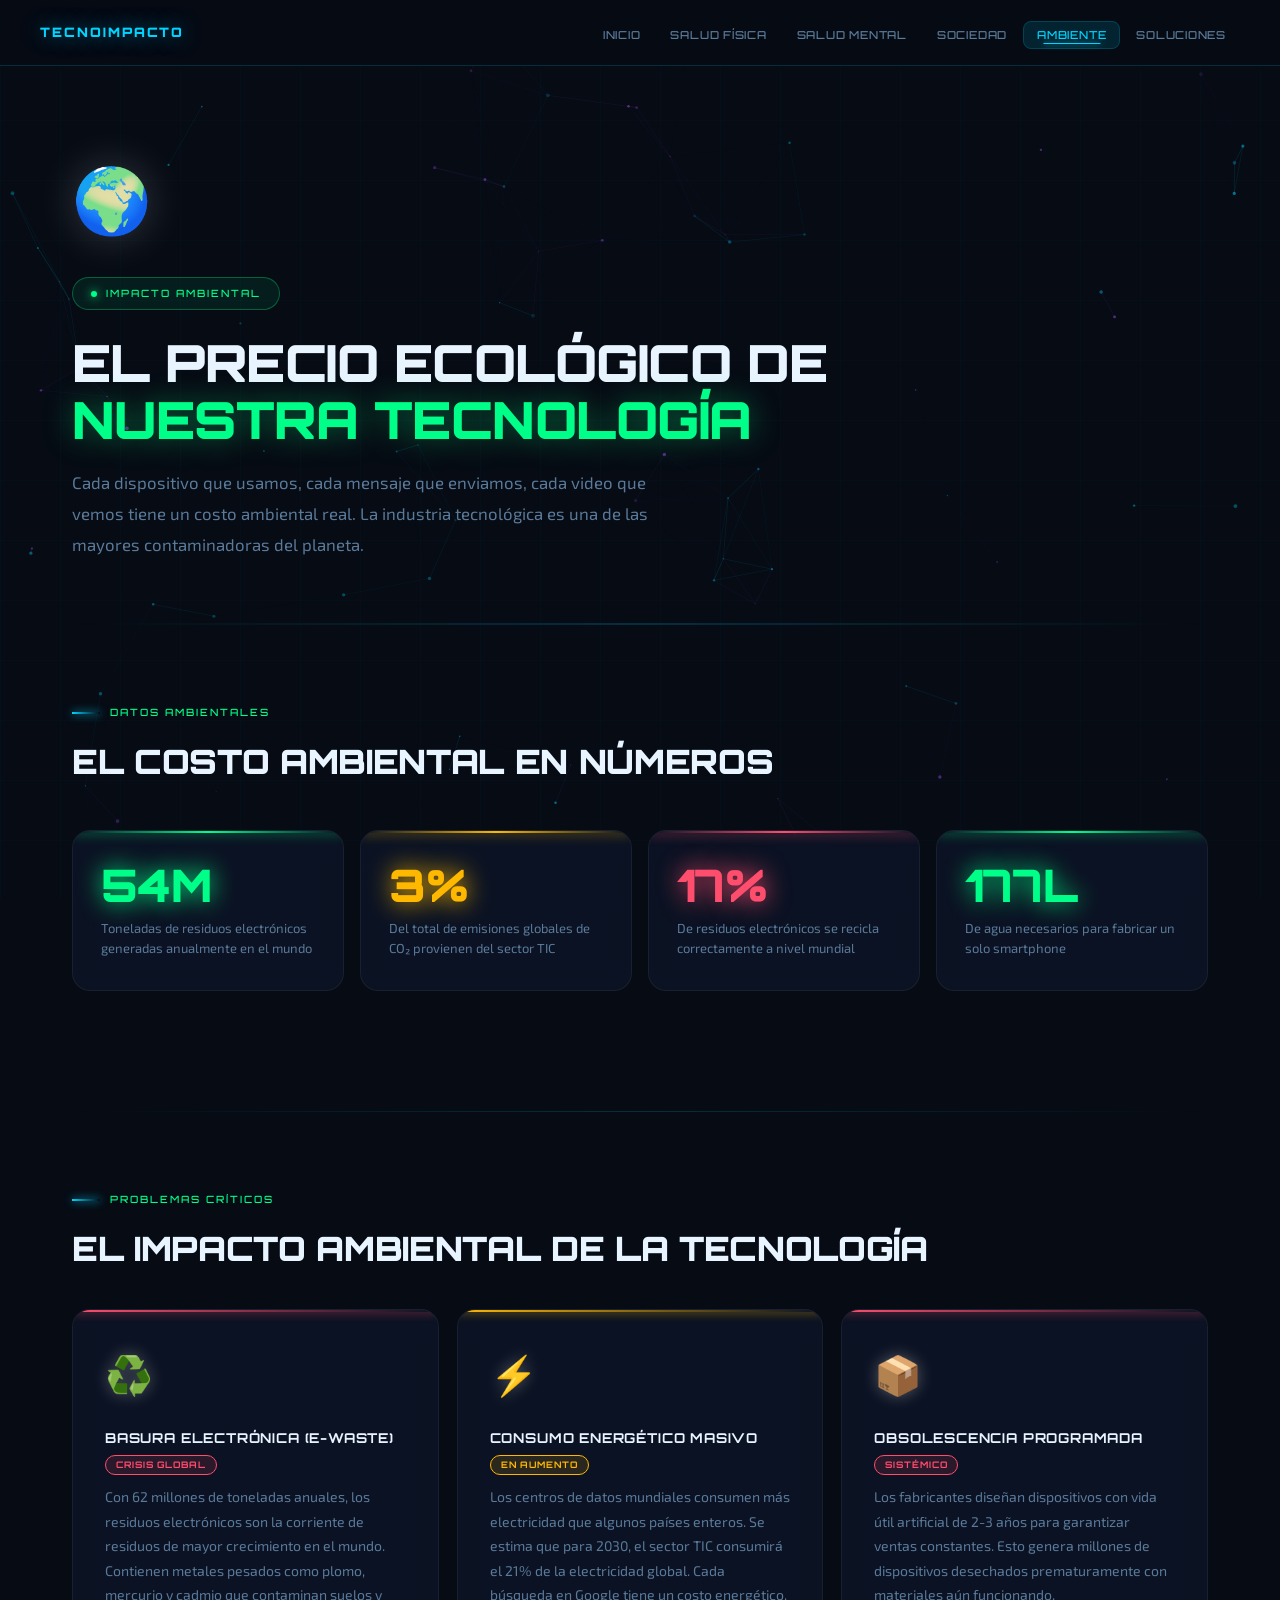
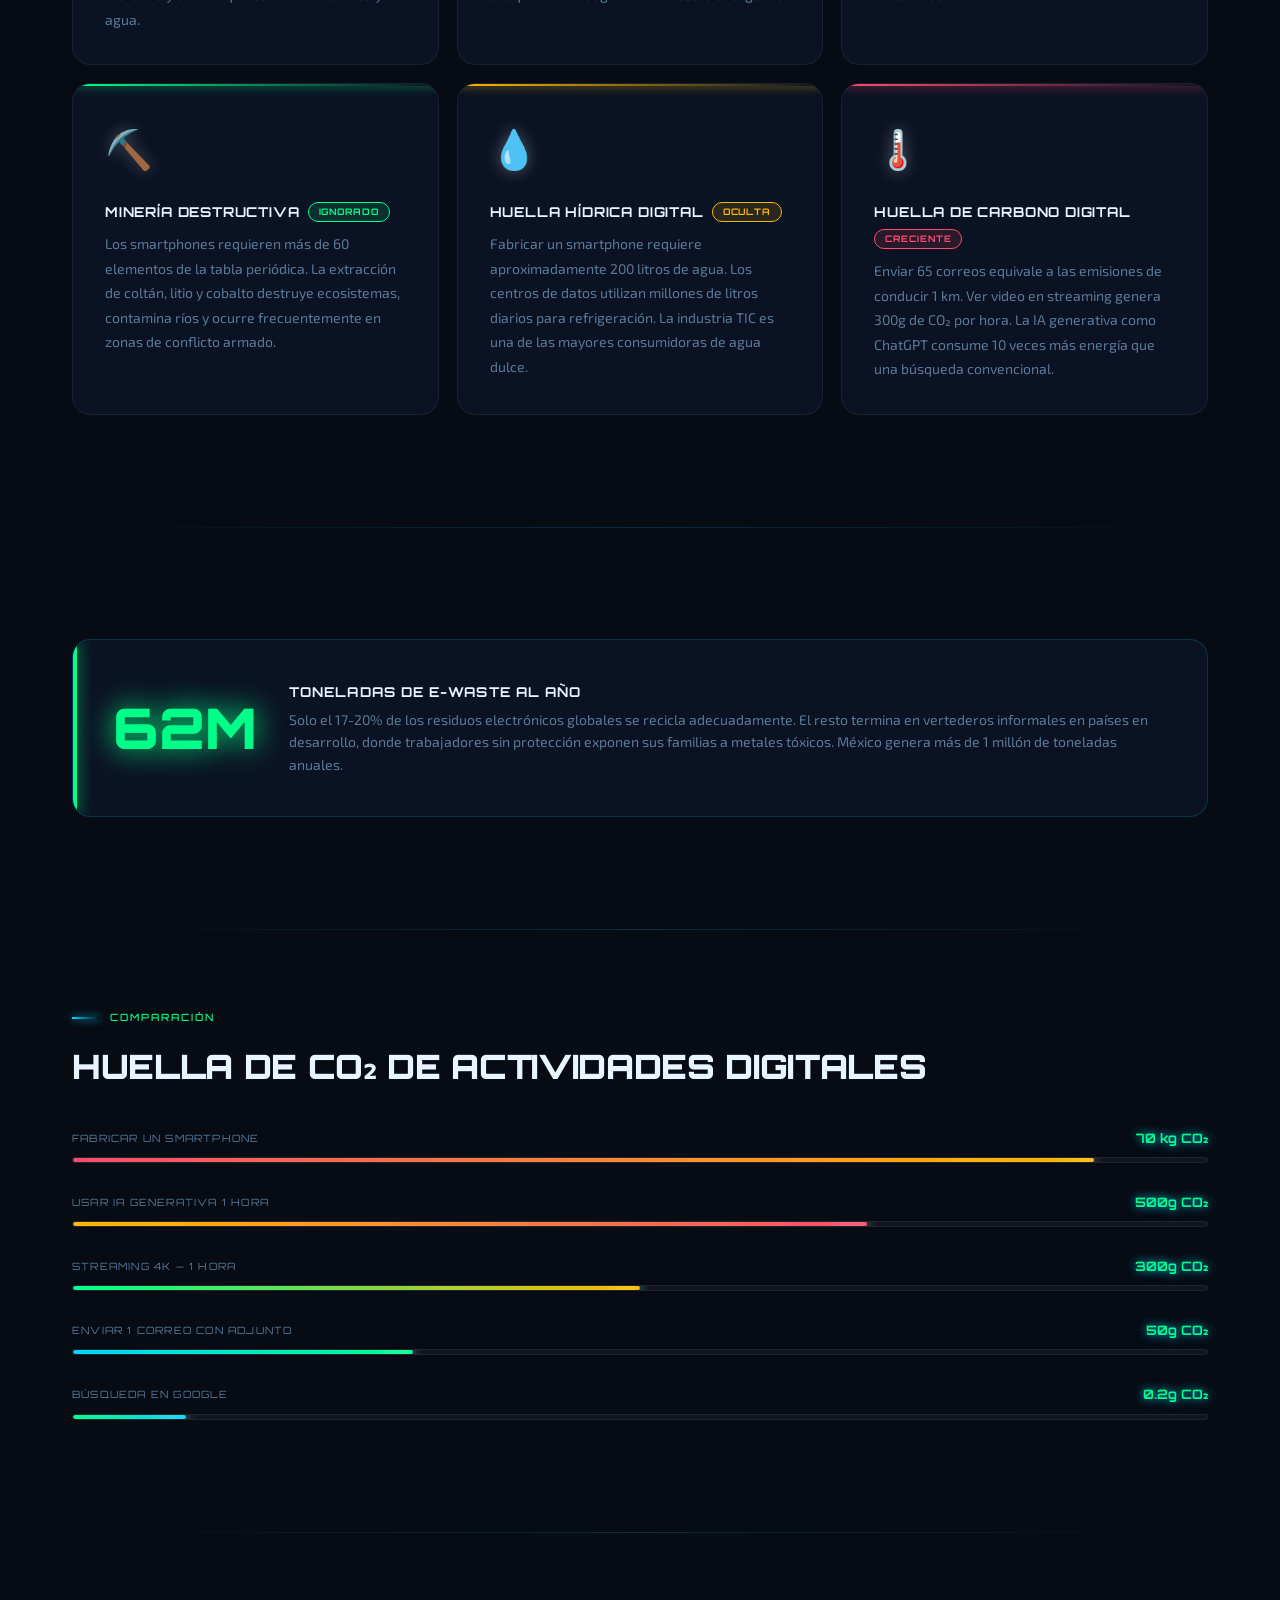
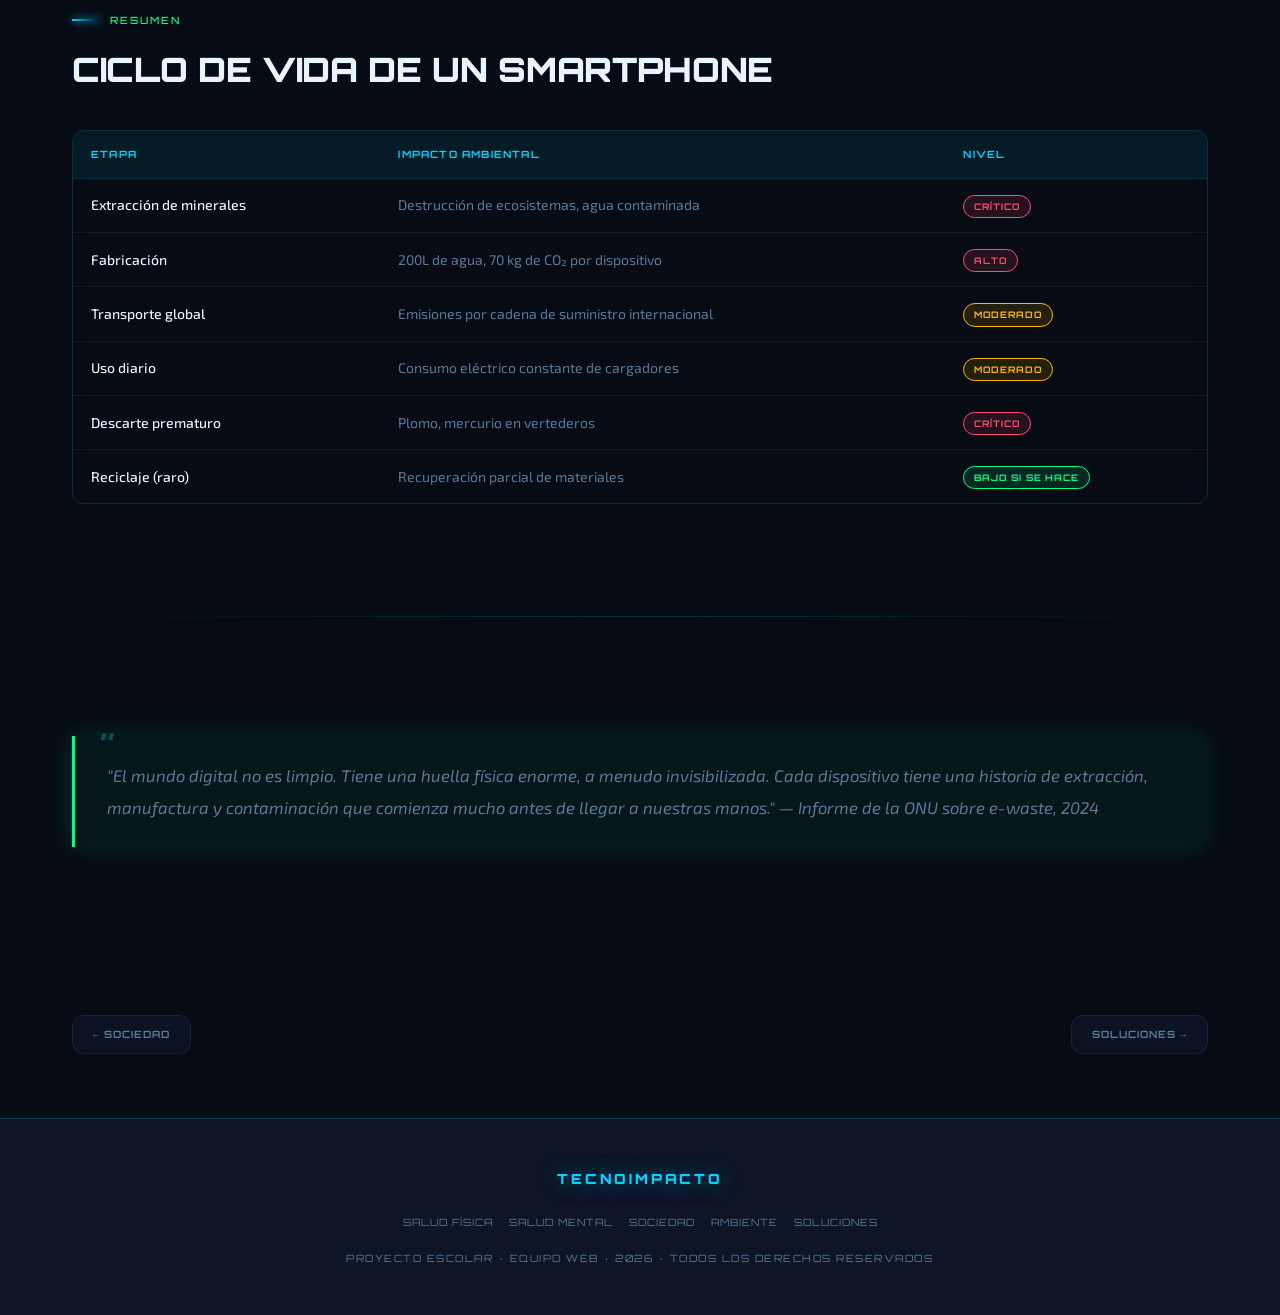
==== commit 34227c9a: "Corregir carga de fuentes: mover de @import CSS a link HTML - Eliminar @import de Google Fonts del C" ====
--- a/ambiente.html
+++ b/ambiente.html
@@ -4,6 +4,9 @@
   <meta charset="UTF-8" />
   <meta name="viewport" content="width=device-width, initial-scale=1.0" />
   <title>Medio ambiente · TecnoImpacto</title>
+  <link rel="preconnect" href="https://fonts.googleapis.com" />
+  <link rel="preconnect" href="https://fonts.gstatic.com" crossorigin />
+  <link rel="stylesheet" href="https://fonts.googleapis.com/css2?family=Orbitron:wght@400;700;900&family=Exo+2:ital,wght@0,300;0,400;0,500;0,700;1,400&display=swap" />
   <link rel="stylesheet" href="css/styles.css" />
 </head>
 <body>
--- a/css/styles.css
+++ b/css/styles.css
@@ -2,8 +2,6 @@
    PROYECTO: Consecuencias del uso de tecnología
    Archivo: styles.css — Diseño futurista
    ============================================ */
-
-@import url('https://fonts.googleapis.com/css2?family=Orbitron:wght@400;500;700;900&family=Exo+2:ital,opsz,wght@0,14..32,300;0,14..32,400;0,14..32,500;0,14..32,700;1,14..32,400&display=swap');
 
 /* ---- Variables globales ---- */
 :root {
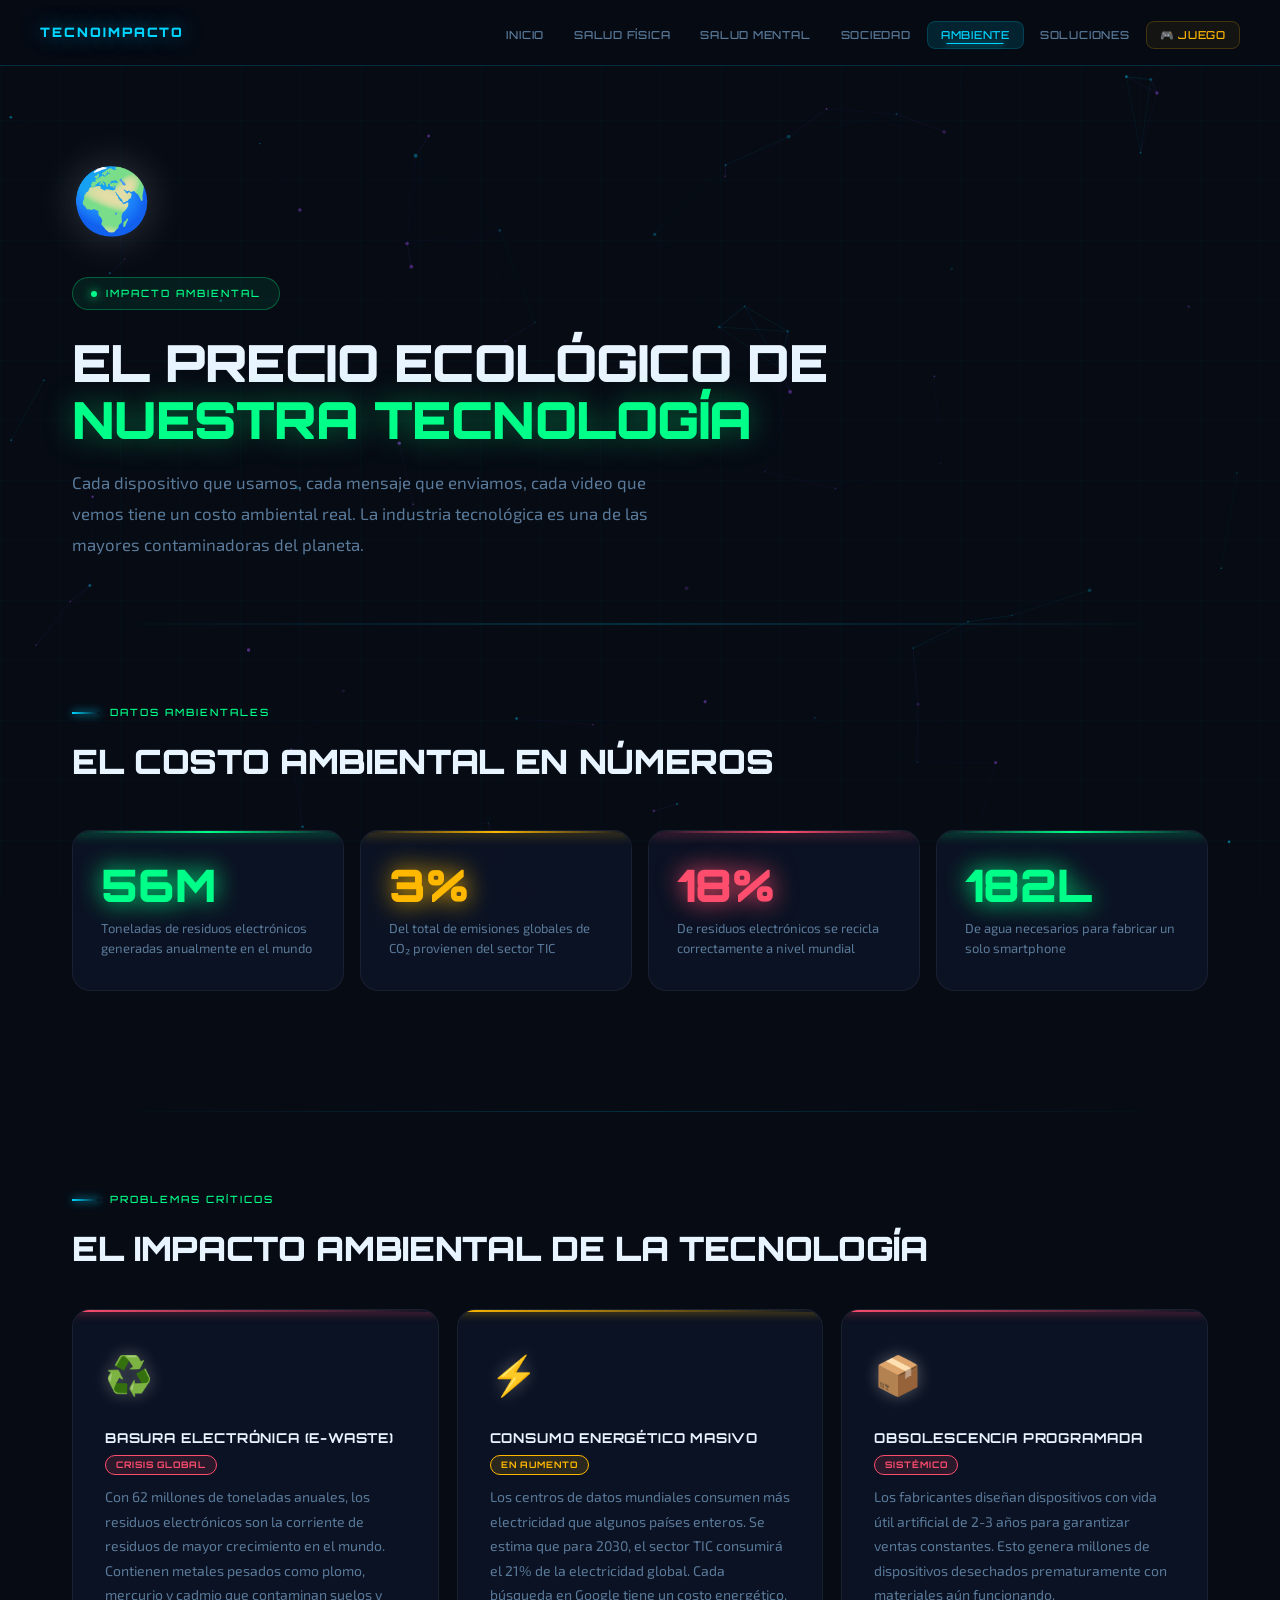
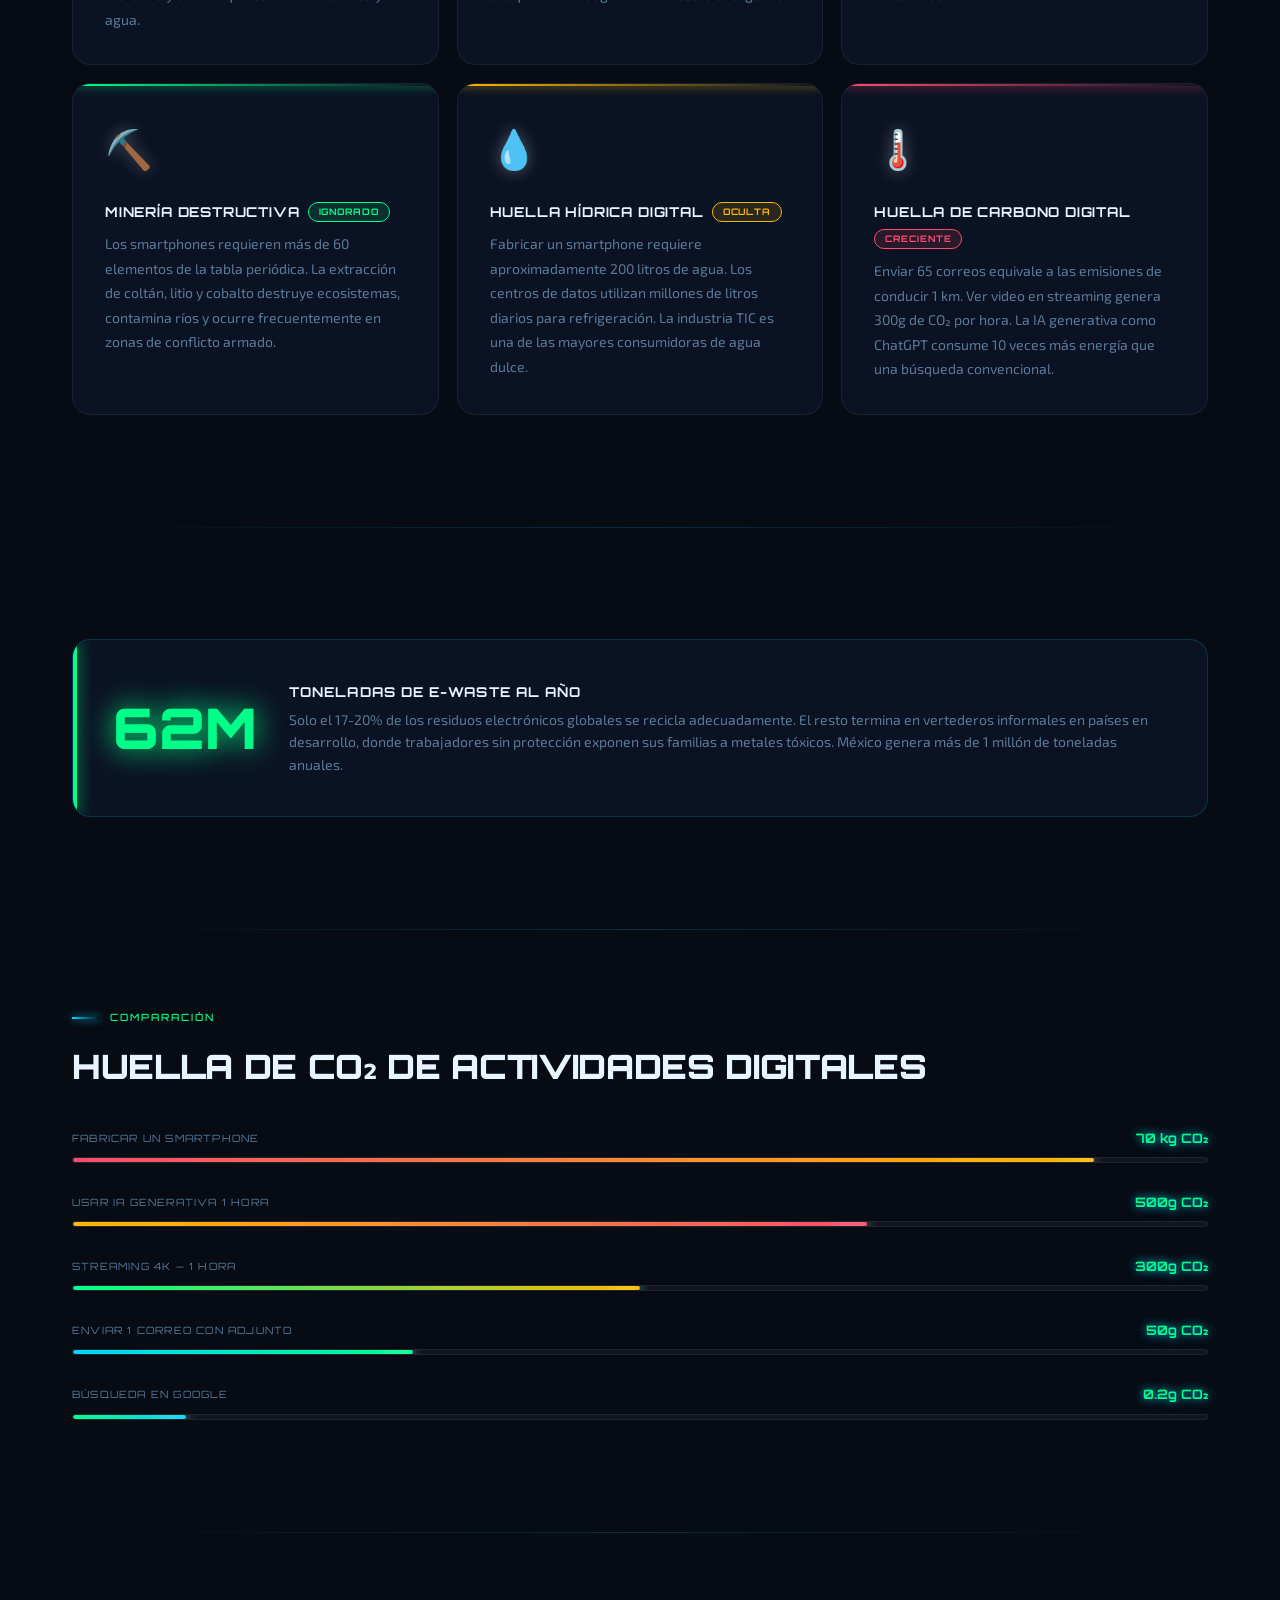
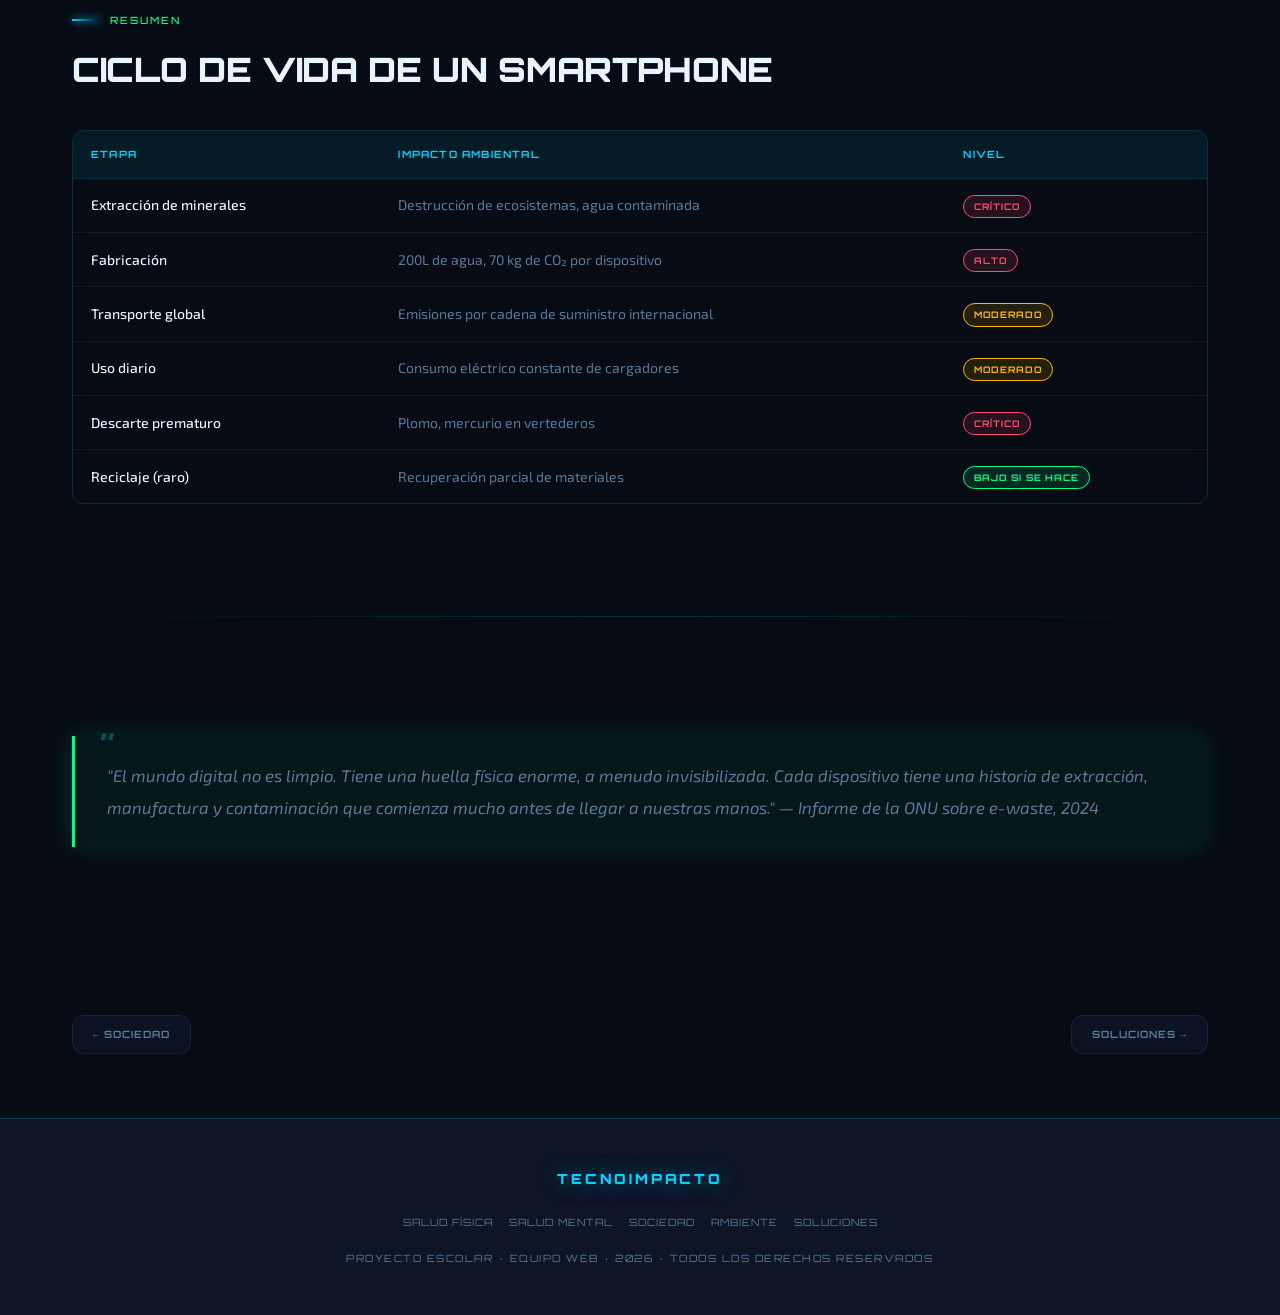
==== commit 92055223: "Agrega juego interactivo TecnoTrivia con 10 preguntas y timer - Nueva página juego.html con quiz de " ====
--- a/ambiente.html
+++ b/ambiente.html
@@ -21,6 +21,7 @@
         <li><a href="sociedad.html">Sociedad</a></li>
         <li><a href="ambiente.html">Ambiente</a></li>
         <li><a href="soluciones.html">Soluciones</a></li>
+        <li><a href="juego.html" class="nav-juego-link">🎮 Juego</a></li>
       </ul>
       <button class="nav-menu-btn" aria-label="Abrir menú" aria-expanded="false">
         <span></span><span></span><span></span>
--- a/css/styles.css
+++ b/css/styles.css
@@ -169,6 +169,21 @@
   width: 60%;
 }
 
+.nav-juego-link {
+  color: var(--color-ambar) !important;
+  border-color: rgba(255,184,0,.2) !important;
+  background: rgba(255,184,0,.06) !important;
+}
+.nav-juego-link:hover {
+  background: rgba(255,184,0,.14) !important;
+  border-color: rgba(255,184,0,.4) !important;
+  box-shadow: 0 0 12px rgba(255,184,0,.2);
+}
+.nav-juego-link::after {
+  background: var(--color-ambar) !important;
+  box-shadow: 0 0 6px var(--color-ambar) !important;
+}
+
 /* Menú hamburguesa móvil */
 .nav-menu-btn {
   display: none;
@@ -510,6 +525,7 @@
   );
   opacity: 0;
   transition: opacity 0.4s;
+  pointer-events: none;
 }
 
 .tarjeta:hover::after { opacity: 1; }
@@ -1119,3 +1135,219 @@
   .estadisticas { grid-template-columns: 1fr; }
   .grid-tarjetas { grid-template-columns: 1fr; }
 }
+
+/* ============================================
+   MAPA CORPORAL INTERACTIVO
+   ============================================ */
+
+.cuerpo-interactivo {
+  display: grid;
+  grid-template-columns: 260px 1fr;
+  gap: 2.5rem;
+  align-items: start;
+  margin: 2rem 0;
+}
+
+.cuerpo-svg-wrap {
+  position: sticky;
+  top: 85px;
+  display: flex;
+  justify-content: center;
+}
+
+.cuerpo-svg {
+  width: 100%;
+  max-width: 240px;
+  height: auto;
+  filter: drop-shadow(0 0 18px rgba(0, 212, 255, 0.12));
+}
+
+/* Hotspots */
+.hotspot {
+  cursor: pointer;
+}
+
+.hotspot-ring {
+  transform-box: fill-box;
+  transform-origin: center;
+  animation: hotspot-pulso 2.2s ease-in-out infinite;
+}
+
+.hotspot-dot {
+  transition: all 0.25s;
+}
+
+.hotspot:hover .hotspot-dot {
+  filter: brightness(1.4) drop-shadow(0 0 6px currentColor);
+}
+
+.hotspot.activo .hotspot-ring {
+  animation: hotspot-pulso-activo 1.2s ease-in-out infinite;
+}
+
+.hotspot.activo .hotspot-dot {
+  filter: brightness(1.6) drop-shadow(0 0 10px currentColor);
+}
+
+@keyframes hotspot-pulso {
+  0%, 100% { transform: scale(1);   opacity: 0.35; }
+  50%       { transform: scale(1.7); opacity: 0; }
+}
+
+@keyframes hotspot-pulso-activo {
+  0%, 100% { transform: scale(1);   opacity: 0.55; }
+  50%       { transform: scale(2);   opacity: 0; }
+}
+
+/* Panel de información */
+.cuerpo-panel {
+  background: var(--bg-tarjeta);
+  border: 1px solid var(--borde-suave);
+  border-radius: var(--radio-grande);
+  padding: 2.25rem;
+  backdrop-filter: blur(12px);
+  min-height: 320px;
+  display: flex;
+  align-items: center;
+  justify-content: center;
+  transition: border-color 0.4s;
+}
+
+.cuerpo-panel.tiene-dato {
+  align-items: flex-start;
+  justify-content: flex-start;
+}
+
+.cuerpo-panel-vacio {
+  text-align: center;
+  color: var(--texto-secundario);
+  opacity: 0.5;
+  display: flex;
+  flex-direction: column;
+  align-items: center;
+  gap: 1rem;
+}
+
+.cuerpo-panel-vacio .flecha {
+  font-family: var(--fuente-titulo);
+  font-size: 1.5rem;
+  color: var(--color-cian);
+  opacity: 0.4;
+  animation: flotar-lento 3s ease-in-out infinite;
+}
+
+.cuerpo-panel-vacio p {
+  font-family: var(--fuente-titulo);
+  font-size: 10px;
+  letter-spacing: 0.15em;
+  text-transform: uppercase;
+}
+
+.cuerpo-panel-info {
+  width: 100%;
+  display: none;
+  animation: fade-arriba 0.4s ease;
+}
+
+.cuerpo-panel-icono {
+  font-size: 2.75rem;
+  margin-bottom: 1rem;
+  display: block;
+  filter: drop-shadow(0 0 10px rgba(255,255,255,0.2));
+}
+
+.cuerpo-panel-titulo {
+  font-family: var(--fuente-titulo);
+  font-size: 0.9rem;
+  font-weight: 900;
+  text-transform: uppercase;
+  letter-spacing: 0.07em;
+  margin-bottom: 0.5rem;
+  line-height: 1.3;
+}
+
+.cuerpo-panel-nivel {
+  display: inline-block;
+  font-family: var(--fuente-titulo);
+  font-size: 9px;
+  font-weight: 700;
+  padding: 3px 12px;
+  border-radius: 100px;
+  letter-spacing: 0.12em;
+  text-transform: uppercase;
+  border: 1px solid currentColor;
+  margin-bottom: 1.25rem;
+}
+
+.cuerpo-panel-desc {
+  font-size: 14px;
+  color: var(--texto-secundario);
+  line-height: 1.8;
+  margin-bottom: 1.25rem;
+}
+
+.cuerpo-panel-lista {
+  list-style: none;
+  display: flex;
+  flex-direction: column;
+  gap: 7px;
+}
+
+.cuerpo-panel-lista li {
+  display: flex;
+  align-items: flex-start;
+  gap: 10px;
+  font-size: 13px;
+  color: var(--texto-secundario);
+  line-height: 1.55;
+}
+
+.cuerpo-panel-lista li::before {
+  content: '▸';
+  flex-shrink: 0;
+  margin-top: 1px;
+  text-shadow: 0 0 6px currentColor;
+}
+
+/* Botones de hotspot en móvil */
+.cuerpo-botones-movil {
+  display: none;
+  flex-wrap: wrap;
+  gap: 8px;
+  margin-bottom: 1.5rem;
+}
+
+.cuerpo-btn-zona {
+  font-family: var(--fuente-titulo);
+  font-size: 9px;
+  font-weight: 700;
+  letter-spacing: 0.1em;
+  text-transform: uppercase;
+  padding: 6px 14px;
+  border-radius: 100px;
+  border: 1px solid;
+  background: transparent;
+  cursor: pointer;
+  transition: all 0.25s;
+}
+
+.cuerpo-btn-zona:hover,
+.cuerpo-btn-zona.activo {
+  opacity: 1;
+}
+
+@media (max-width: 860px) {
+  .cuerpo-interactivo {
+    grid-template-columns: 1fr;
+  }
+  .cuerpo-svg-wrap {
+    position: static;
+    max-width: 220px;
+    margin: 0 auto;
+  }
+  .cuerpo-botones-movil { display: flex; }
+}
+
+@media (max-width: 480px) {
+  .cuerpo-svg-wrap { max-width: 180px; }
+}
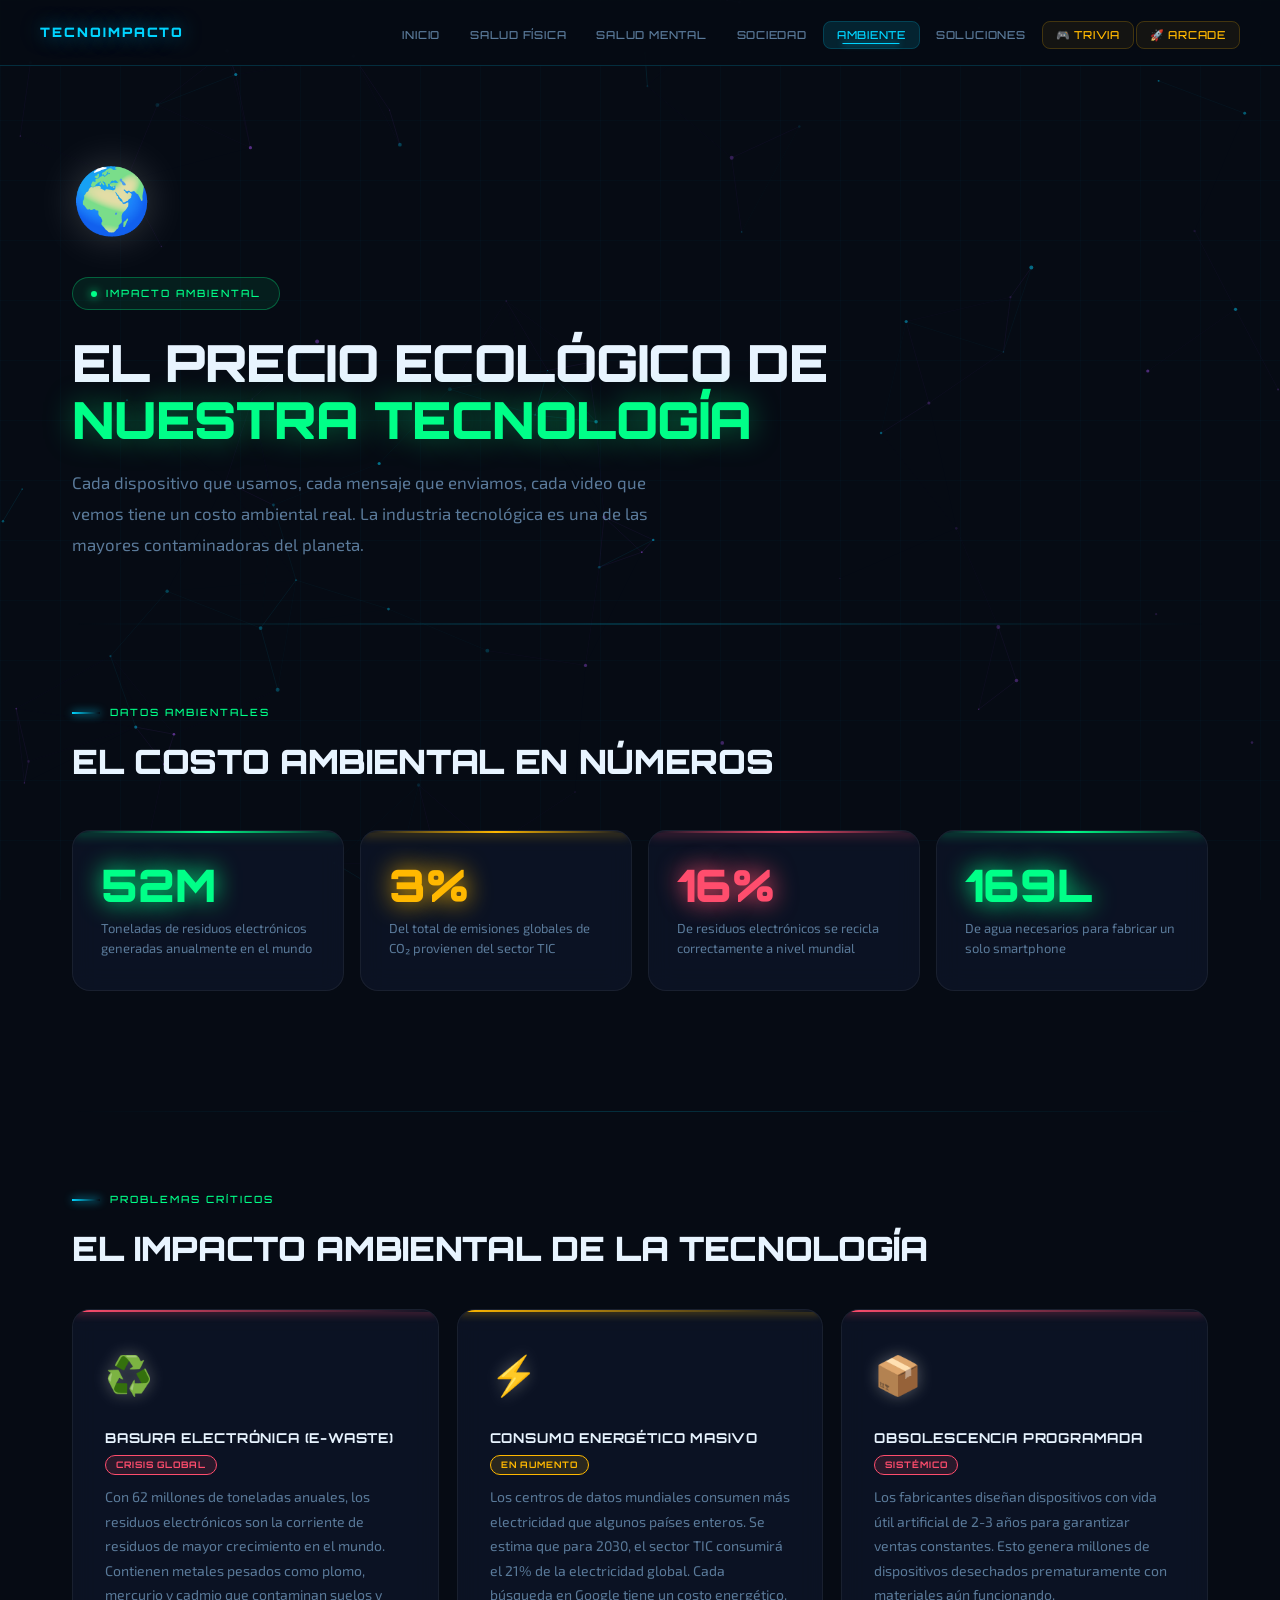
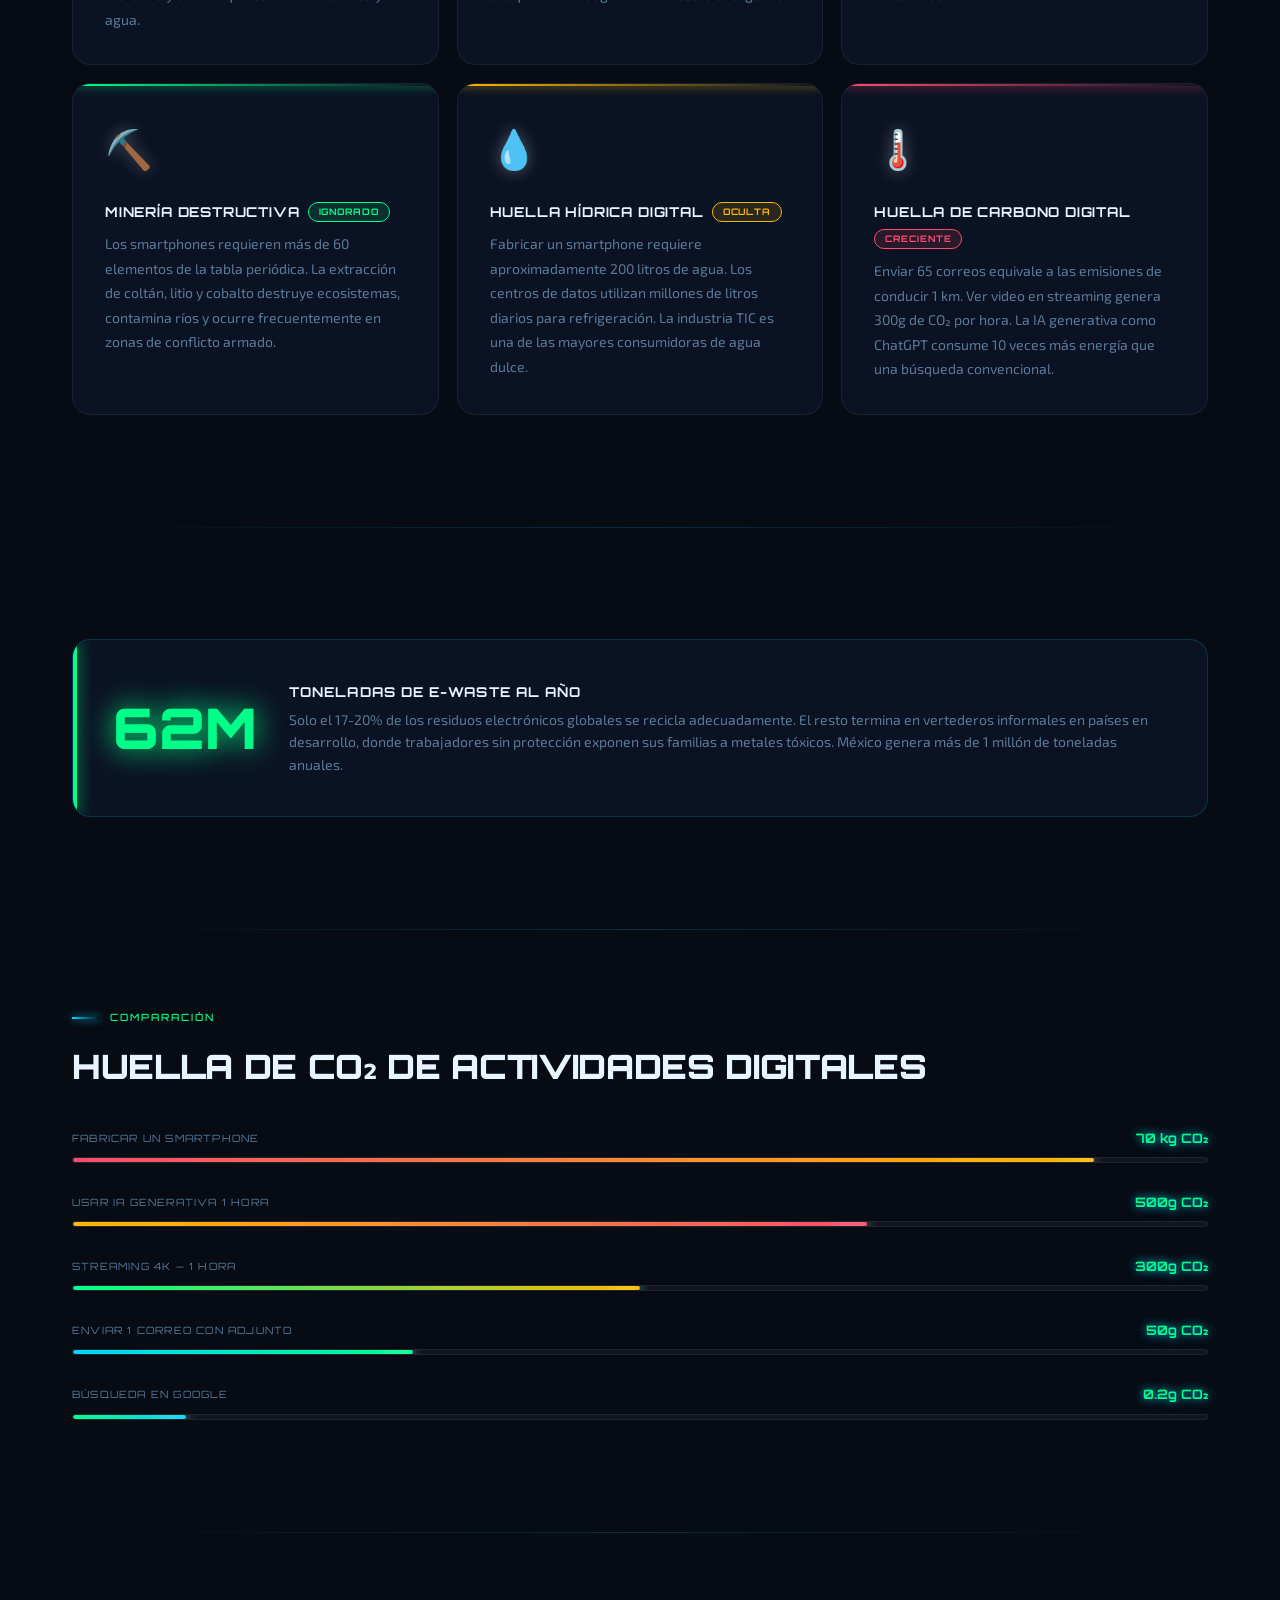
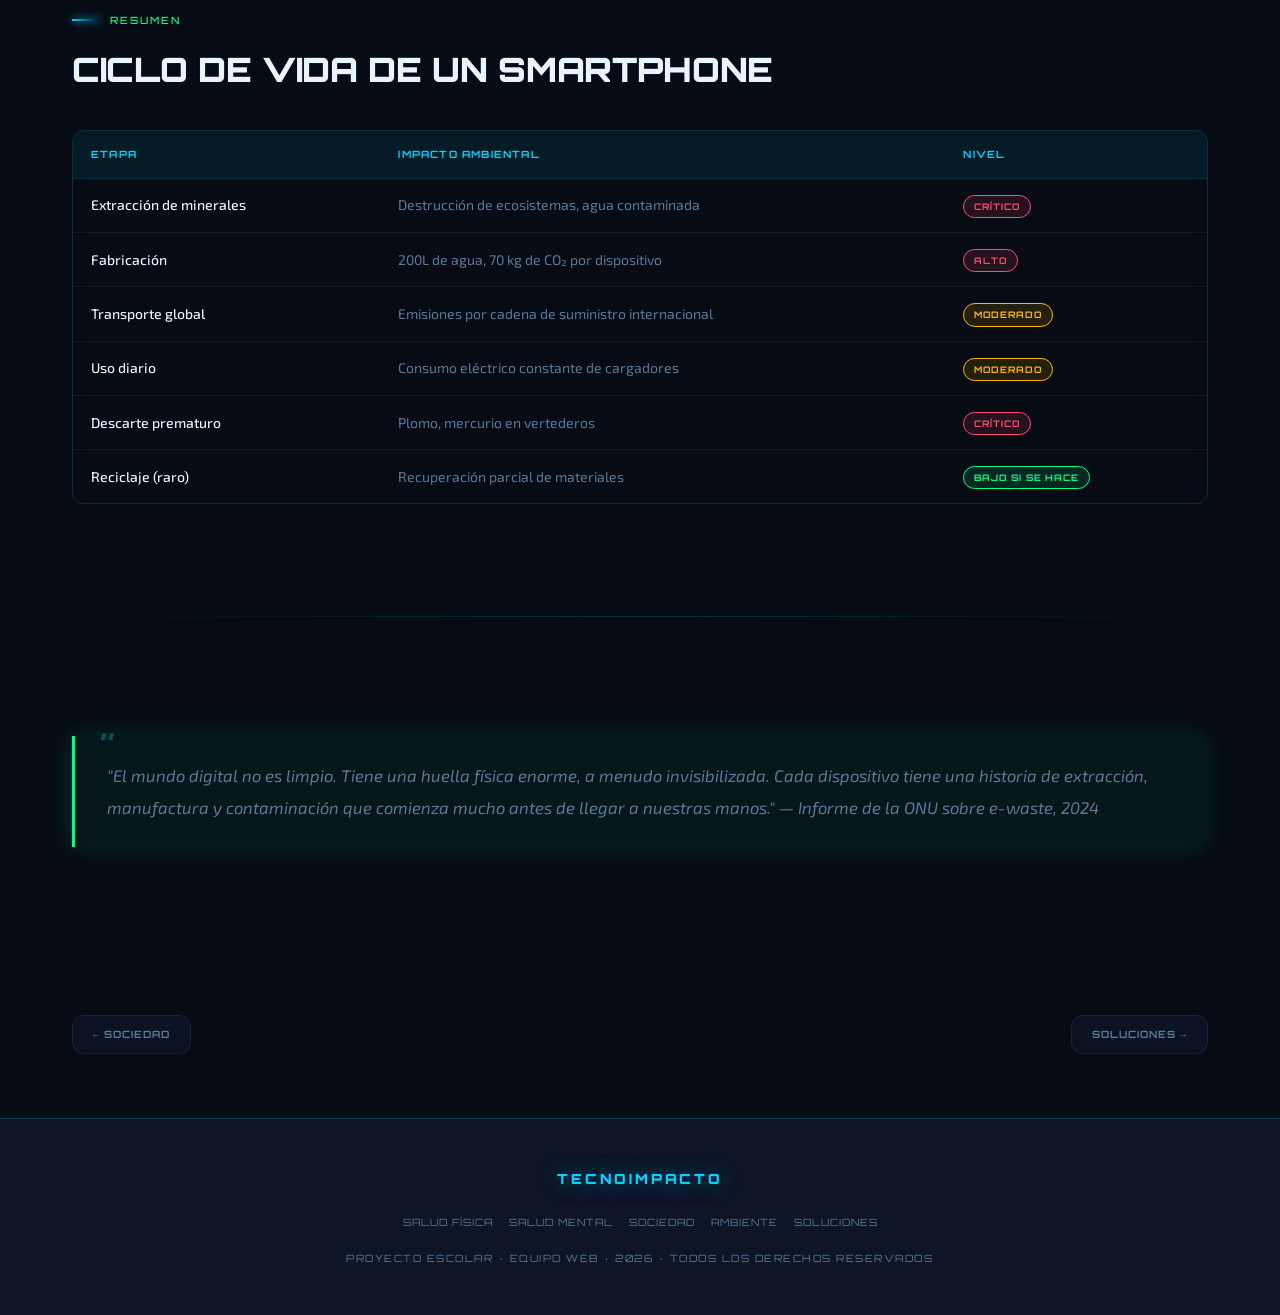
==== commit 0e2d253a: "Hace visible el juego arcade en la navegación y corrige capas - Añade enlace "🚀 Arcade" (nave.html) " ====
--- a/ambiente.html
+++ b/ambiente.html
@@ -21,7 +21,8 @@
         <li><a href="sociedad.html">Sociedad</a></li>
         <li><a href="ambiente.html">Ambiente</a></li>
         <li><a href="soluciones.html">Soluciones</a></li>
-        <li><a href="juego.html" class="nav-juego-link">🎮 Juego</a></li>
+        <li><a href="juego.html" class="nav-juego-link">🎮 Trivia</a></li>
+        <li><a href="nave.html" class="nav-juego-link">🚀 Arcade</a></li>
       </ul>
       <button class="nav-menu-btn" aria-label="Abrir menú" aria-expanded="false">
         <span></span><span></span><span></span>
